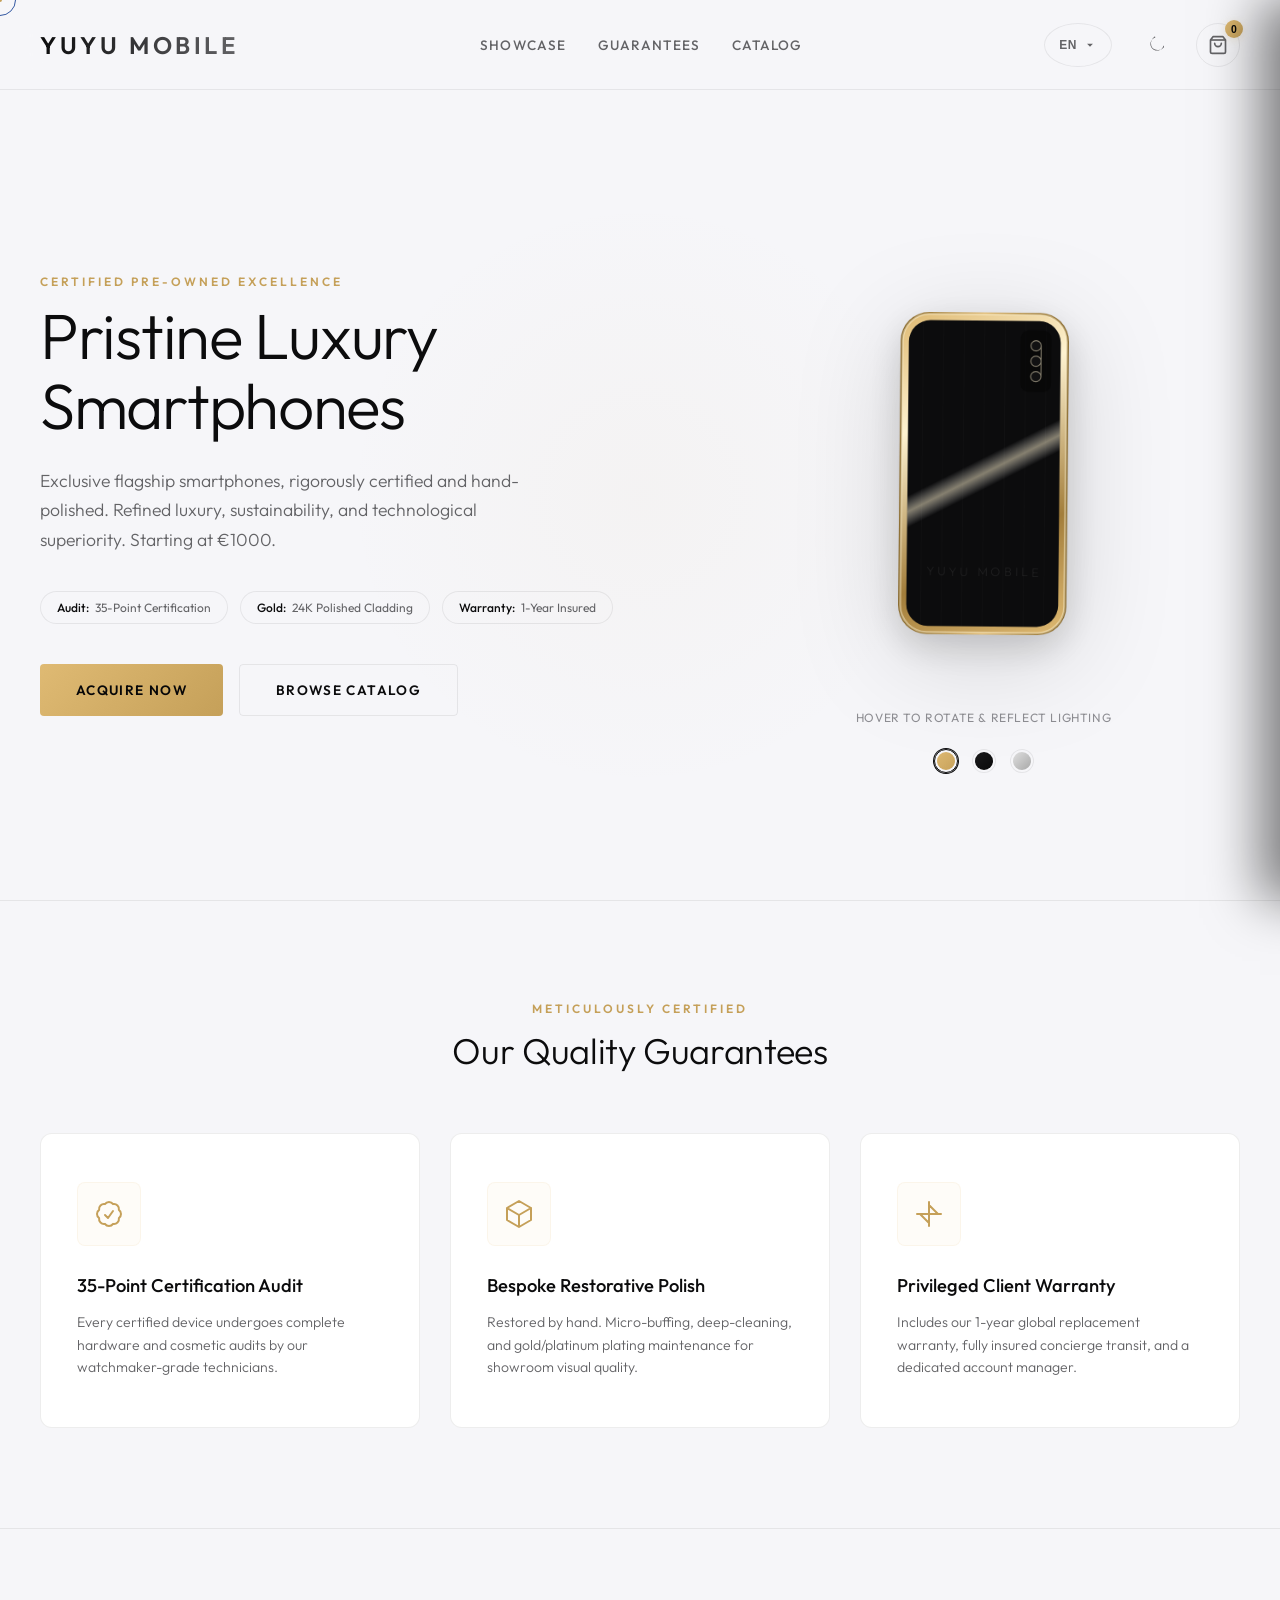
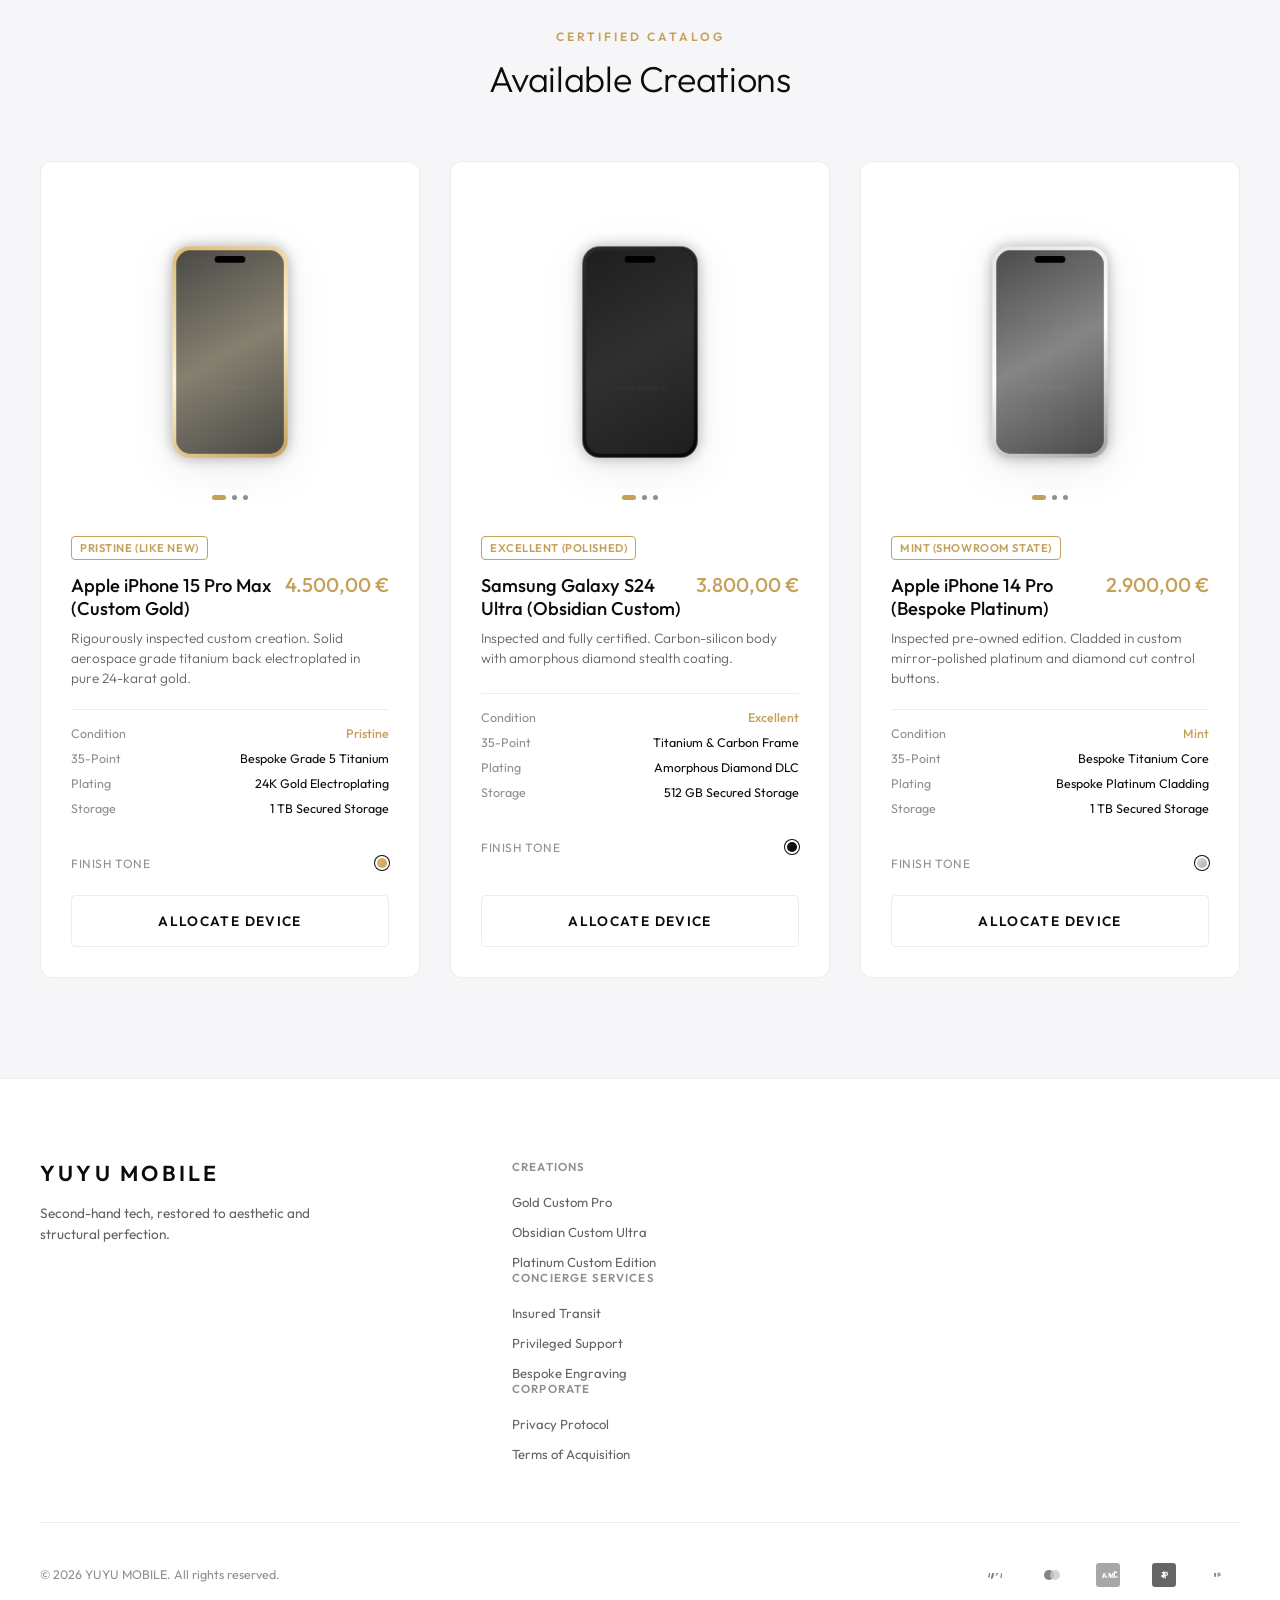
==== src/main/resources/static/index.html @ eb2c72cd "Pivot to full-stack certified pre-owned luxury marketplace with card carousels and specs detail moda" ====
<!DOCTYPE html>
<html lang="en" dir="ltr">
<head>
  <meta charset="UTF-8">
  <meta name="viewport" content="width=device-width, initial-scale=1.0">
  <title>YUYU MOBILE | Certified Pre-Owned Luxury Smartphones & Bespoke Tech</title>
  <meta name="description" content="Discover YUYU MOBILE. Exquisite, certified pre-owned luxury smartphones inspected by Swiss horology experts. Hand-polished gold, titanium, and platinum editions.">
  <meta name="keywords" content="luxury smartphone, certified pre-owned, used luxury phone, gold titanium phone, refurbished luxury mobile, YUYU mobile">
  
  <!-- i18n Alternate Language Links (hreflang) -->
  <link rel="alternate" hreflang="en" href="?lang=en">
  <link rel="alternate" hreflang="es" href="?lang=es">
  <link rel="alternate" hreflang="ar" href="?lang=ar">
  <link rel="alternate" hreflang="ru" href="?lang=ru">
  <link rel="alternate" hreflang="fr" href="?lang=fr">
  <link rel="alternate" hreflang="x-default" href="?lang=en">

  <!-- Google Fonts: Outfit & Inter for elegant geometric typography -->
  <link rel="preconnect" href="https://fonts.googleapis.com">
  <link rel="preconnect" href="https://fonts.gstatic.com" crossorigin>
  <link href="https://fonts.googleapis.com/css2?family=Inter:wght@300;400;500;600&family=Outfit:wght@200;300;400;500;600;700&display=swap" rel="stylesheet">

  <!-- Style Sheets -->
  <link rel="stylesheet" href="styles.css">

  <!-- JSON-LD Structured Data Schemas -->
  <script type="application/ld+json" id="jsonld-organization">
  {
    "@context": "https://schema.org",
    "@type": "Organization",
    "name": "YUYU MOBILE",
    "url": "https://yuyumobile.luxury",
    "logo": "https://yuyumobile.luxury/assets/logo.png",
    "contactPoint": {
      "@type": "ContactPoint",
      "telephone": "+44-20-7946-0192",
      "contactType": "luxury concierge sales",
      "areaServed": "Worldwide",
      "availableLanguage": ["English", "Spanish", "Arabic", "Russian", "French"]
    }
  }
  </script>

  <script type="application/ld+json" id="jsonld-breadcrumbs">
  {
    "@context": "https://schema.org",
    "@type": "BreadcrumbList",
    "itemListElement": [
      {
        "@type": "ListItem",
        "position": 1,
        "name": "Home",
        "item": "https://yuyumobile.luxury"
      },
      {
        "@type": "ListItem",
        "position": 2,
        "name": "Showcase",
        "item": "https://yuyumobile.luxury/#showcase"
      }
    ]
  }
  </script>

  <script type="application/ld+json" id="jsonld-product">
  {
    "@context": "https://schema.org",
    "@type": "Product",
    "name": "Apple iPhone 15 Pro Max (Custom Gold)",
    "image": "https://yuyumobile.luxury/assets/gold-monolith.jpg",
    "description": "Certified pre-owned luxury smartphone crafted with solid titanium body and 24k gold plating.",
    "itemCondition": "https://schema.org/RefurbishedCondition",
    "brand": {
      "@type": "Brand",
      "name": "YUYU MOBILE"
    },
    "offers": {
      "@type": "Offer",
      "url": "https://yuyumobile.luxury/#monolith-gold",
      "priceCurrency": "EUR",
      "price": "4500.00",
      "priceValidUntil": "2027-12-31",
      "availability": "https://schema.org/InStock"
    }
  }
  </script>
</head>
<body class="theme-dark">

  <!-- Premium Cursor (Custom Interaction) -->
  <div class="custom-cursor" id="customCursor"></div>
  <div class="custom-cursor-dot" id="customCursorDot"></div>

  <!-- Header Navigation -->
  <header class="main-header" id="siteHeader">
    <div class="header-container">
      <a href="#" class="brand-logo" id="brandLogo">YUYU MOBILE</a>
      
      <nav class="nav-links" id="mainNav">
        <a href="#showcase" data-t="nav_showcase">Showcase</a>
        <a href="#features" data-t="nav_features">Guarantees</a>
        <a href="#customizer" data-t="nav_customizer">Catalog</a>
      </nav>

      <div class="header-actions">
        <!-- Language Picker -->
        <div class="dropdown-container language-picker">
          <button class="icon-button lang-btn" id="langBtn" aria-label="Change language">
            <span id="activeLangLabel">EN</span>
            <svg class="chevron-icon" viewBox="0 0 24 24" width="14" height="14">
              <path fill="currentColor" d="M7 10l5 5 5-5H7z"/>
            </svg>
          </button>
          <div class="dropdown-menu" id="langMenu">
            <button data-lang="en">English (EN)</button>
            <button data-lang="es">Español (ES)</button>
            <button data-lang="ar" class="font-arabic">العربية (AR)</button>
            <button data-lang="fr">Français (FR)</button>
            <button data-lang="ru">Русский (RU)</button>
          </div>
        </div>

        <!-- Theme Toggle -->
        <button class="icon-button" id="themeToggle" aria-label="Toggle visual theme" title="Toggle theme">
          <svg class="sun-icon" viewBox="0 0 24 24" width="20" height="20">
            <path fill="currentColor" d="M12 7c-2.76 0-5 2.24-5 5s2.24 5 5 5 5-2.24 5-5-2.24-5-5-5zM2 13h2c.55 0 1-.45 1-1s-.45-1-1-1H2c-.55 0-1 .45-1 1s.45 1 1 1zm18 0h2c.55 0 1-.45 1-1s-.45-1-1-1h-2c-.55 0-1 .45-1 1s.45 1 1 1zM11 2v2c0 .55.45 1 1 1s1-.45 1-1V2c0-.55-.45-1-1-1s-1 .45-1 1zm0 18v2c0 .55.45 1 1 1s1-.45 1-1v-2c0-.55-.45-1-1-1s-1 .45-1 1zM5.99 4.58c-.39-.39-1.03-.39-1.41 0s-.39 1.03 0 1.41l1.06 1.06c.39.39 1.03.39 1.41 0s.39-1.03 0-1.41L5.99 4.58zm12.37 12.37c-.39-.39-1.03-.39-1.41 0s-.39 1.03 0 1.41l1.06 1.06c.39.39 1.02.39 1.41 0s.39-1.03 0-1.41l-1.06-1.06zm1.06-12.37c-.39-.39-1.03-.39-1.41 0l-1.06 1.06c-.39.39-.39 1.03 0 1.41s1.03.39 1.41 0l1.06-1.06c.39-.38.39-1.02 0-1.41zm-12.37 12.37c-.39-.39-1.03-.39-1.41 0l-1.06 1.06c-.39.39-.39 1.03 0 1.41s1.03.39 1.41 0l1.06-1.06c.39-.38.39-1.02 0-1.41z"/>
          </svg>
          <svg class="moon-icon" viewBox="0 0 24 24" width="20" height="20">
            <path fill="currentColor" d="M12.3 2a10 10 0 0 0-1.9 14 10 10 0 0 0 14-1.9 1 1 0 0 0-1-1.3 8 8 0 1 1-9.8-9.8 1 1 0 0 0-1.3-1z"/>
          </svg>
        </button>

        <!-- Cart Trigger Button -->
        <button class="icon-button cart-trigger" id="cartTrigger" aria-label="Open cart" title="Shopping Cart">
          <svg viewBox="0 0 24 24" width="20" height="20">
            <path fill="none" stroke="currentColor" stroke-width="2" stroke-linecap="round" stroke-linejoin="round" d="M6 2L3 6v14a2 2 0 0 0 2 2h14a2 2 0 0 0 2-2V6l-3-4H6z"/>
            <line x1="3" y1="6" x2="21" y2="6" stroke="currentColor" stroke-width="2"/>
            <path fill="none" stroke="currentColor" stroke-width="2" stroke-linecap="round" stroke-linejoin="round" d="M16 10a4 4 0 0 1-8 0"/>
          </svg>
          <span class="cart-badge" id="cartBadge">0</span>
        </button>
      </div>
    </div>
  </header>

  <!-- Main View Container -->
  <main id="mainContainer">

    <!-- SHOP VIEW -->
    <div id="shopView" class="view-panel active">
      
      <!-- HERO / INTERACTIVE SHOWCASE SECTION -->
      <section class="hero-section" id="showcase">
        <div class="ambient-glow" id="ambientGlow"></div>
        
        <div class="hero-grid">
          <div class="hero-text-container">
            <span class="eyebrow" data-t="hero_eyebrow">CERTIFIED PRE-OWNED EXCELLENCE</span>
            <h1 class="hero-title" data-t="hero_title">Pristine Luxury<br>Smartphones</h1>
            <p class="hero-subtitle" data-t="hero_subtitle">
              Exclusive flagship smartphones, rigorously certified and hand-polished. Refined luxury, sustainability, and technological superiority. Starting at €1000.
            </p>
            
            <!-- Specs Pill List -->
            <div class="specs-preview-list">
              <span class="spec-pill"><strong data-t="spec_audit_title">Audit:</strong> <span data-t="spec_audit_val">35-Point Certification</span></span>
              <span class="spec-pill"><strong data-t="spec_gold_title">Gold:</strong> <span data-t="spec_gold_val">24K Polished Cladding</span></span>
              <span class="spec-pill"><strong data-t="spec_warranty_title">Warranty:</strong> <span data-t="spec_warranty_val">1-Year Insured</span></span>
            </div>

            <!-- Call to Actions -->
            <div class="hero-actions-container">
              <button class="btn btn-primary btn-gold" id="heroBuyBtn">
                <span class="btn-text" data-t="btn_acquire">Acquire Now</span>
                <span class="btn-shimmer"></span>
              </button>
              <a href="#customizer" class="btn btn-secondary btn-platinum">
                <span class="btn-text" data-t="btn_configure">Browse Catalog</span>
              </a>
            </div>
          </div>

          <!-- 3D Interactive Canvas Showcase -->
          <div class="hero-canvas-container" id="canvasWrapper">
            <canvas id="luxuryCanvas" width="600" height="600" aria-label="3D Interactive Luxury Smartphone Showcase"></canvas>
            <div class="canvas-instruction" data-t="canvas_instruction">Hover to rotate & reflect lighting</div>
            
            <div class="canvas-color-selectors" id="heroColorSelector">
              <button class="color-btn active" data-color="gold" title="Titanium Gold" style="background: linear-gradient(135deg, #DFBA73 0%, #C5A059 100%);"></button>
              <button class="color-btn" data-color="obsidian" title="Obsidian Black" style="background: linear-gradient(135deg, #1C1C1E 0%, #070707 100%);"></button>
              <button class="color-btn" data-color="platinum" title="Platinum Aurora" style="background: linear-gradient(135deg, #E5E5E5 0%, #A2A2A2 100%);"></button>
            </div>
          </div>
        </div>
      </section>

      <!-- ARTISANSHIP / GUARANTEES SECTION -->
      <section class="features-section" id="features">
        <div class="section-header">
          <span class="eyebrow" data-t="features_eyebrow">METICULOUSLY CERTIFIED</span>
          <h2 class="section-title" data-t="features_title">Our Quality Guarantees</h2>
        </div>

        <div class="features-grid">
          <div class="feature-card">
            <div class="feature-icon-container">
              <svg viewBox="0 0 24 24" width="32" height="32" fill="none" stroke="currentColor" stroke-width="1.5">
                <path stroke-linecap="round" stroke-linejoin="round" d="M9 12.75L11.25 15 15 9.75M21 12c0 1.268-.63 2.39-1.593 3.068a3.745 3.745 0 01-1.043 3.296 3.745 3.745 0 01-3.296 1.043A3.745 3.745 0 0112 21c-1.268 0-2.39-.63-3.068-1.593a3.746 3.746 0 01-3.296-1.043 3.745 3.745 0 01-1.043-3.296A3.745 3.745 0 013 12c0-1.268.63-2.39 1.593-3.068a3.745 3.745 0 011.043-3.296 3.746 3.746 0 013.296-1.043A3.746 3.746 0 0112 3c1.268 0 2.39.63 3.068 1.593a3.746 3.746 0 013.296 1.043 3.746 3.746 0 011.043 3.296A3.745 3.745 0 0121 12z" />
              </svg>
            </div>
            <h3 class="feature-card-title" data-t="feat_titanium_title">35-Point Certification Audit</h3>
            <p class="feature-card-desc" data-t="feat_titanium_desc">Every certified device undergoes complete hardware and cosmetic audits by our watchmaker-grade technicians.</p>
          </div>

          <div class="feature-card">
            <div class="feature-icon-container">
              <svg viewBox="0 0 24 24" width="32" height="32" fill="none" stroke="currentColor" stroke-width="1.5">
                <path stroke-linecap="round" stroke-linejoin="round" d="M21 7.5l-9-5.25L3 7.5m18 0l-9 5.25m9-5.25v9l-9 5.25M3 7.5l9 5.25M3 7.5v9l9 5.25m0-9v9" />
              </svg>
            </div>
            <h3 class="feature-card-title" data-t="feat_gold_title">Bespoke Restorative Polish</h3>
            <p class="feature-card-desc" data-t="feat_gold_desc">Restored by hand. Micro-buffing, deep-cleaning, and gold/platinum plating maintenance for showroom visual quality.</p>
          </div>

          <div class="feature-card">
            <div class="feature-icon-container">
              <svg viewBox="0 0 24 24" width="32" height="32" fill="none" stroke="currentColor" stroke-width="1.5">
                <path stroke-linecap="round" stroke-linejoin="round" d="M12 3v18m9-9H3M12 5.25l3.75 3.75M12 18.75l-3.75-3.75M18.75 12l-3.75-3.75M5.25 12l3.75 3.75" />
              </svg>
            </div>
            <h3 class="feature-card-title" data-t="feat_sapphire_title">Privileged Client Warranty</h3>
            <p class="feature-card-desc" data-t="feat_sapphire_desc">Includes our 1-year global replacement warranty, fully insured concierge transit, and a dedicated account manager.</p>
          </div>
        </div>
      </section>

      <!-- EXCLUSIVE PRODUCT GRID SECTION -->
      <section class="products-section" id="customizer">
        <div class="section-header">
          <span class="eyebrow" data-t="products_eyebrow">CERTIFIED CATALOG</span>
          <h2 class="section-title" data-t="products_title">Available Creations</h2>
        </div>

        <div class="products-grid" id="productsGridContainer">
          <!-- Products dynamically loaded by JS -->
        </div>
      </section>
    </div>

    <!-- CHECKOUT VIEW -->
    <div id="checkoutView" class="view-panel">
      <section class="checkout-section">
        <div class="checkout-header-action">
          <button class="back-link-btn" id="backToShopBtn">
            <svg viewBox="0 0 24 24" width="16" height="16" class="back-arrow-icon">
              <path fill="none" stroke="currentColor" stroke-width="2" stroke-linecap="round" stroke-linejoin="round" d="M19 12H5M12 19l-7-7 7-7"/>
            </svg>
            <span data-t="back_to_studio">Back to Catalog</span>
          </button>
        </div>

        <div class="checkout-layout">
          <!-- Checkout Form Column -->
          <div class="checkout-form-container">
            <h2 class="checkout-title" data-t="secure_checkout">Secure Acquisition</h2>
            
            <form id="checkoutForm" novalidate>
              <div class="express-checkout-container">
                <span class="express-title" data-t="express_payment">Express Checkout</span>
                <div class="express-buttons-grid">
                  <button type="button" class="btn-express btn-apple-pay" id="applePayBtn">
                    <span class="brand-text"> Pay</span>
                  </button>
                  <button type="button" class="btn-express btn-google-pay" id="googlePayBtn">
                    <span class="brand-text">Google Pay</span>
                  </button>
                </div>
              </div>

              <div class="checkout-divider">
                <span data-t="or_card_payment">or proceed with secured card payment</span>
              </div>

              <!-- Shipping details -->
              <div class="form-section-title" data-t="shipping_details">Delivery Coordinates</div>
              <div class="form-grid">
                <div class="form-field full-width">
                  <label for="fullName" data-t="label_full_name">Full Name</label>
                  <input type="text" id="fullName" required placeholder="e.g. Sir Julian Sterling">
                  <span class="field-error" data-t="err_field_required">This coordinate is required.</span>
                </div>
                
                <div class="form-field">
                  <label for="shippingEmail" data-t="label_email">Concierge Email</label>
                  <input type="email" id="shippingEmail" required placeholder="name@domain.com">
                  <span class="field-error" data-t="err_invalid_email">Please input a valid email.</span>
                </div>
                <div class="form-field">
                  <label for="shippingPhone" data-t="label_phone">Secure Mobile</label>
                  <input type="tel" id="shippingPhone" required placeholder="+1 (555) 019-2834">
                  <span class="field-error" data-t="err_field_required">This coordinate is required.</span>
                </div>

                <div class="form-field full-width">
                  <label for="addressLine1" data-t="label_address">Address Line 1</label>
                  <input type="text" id="addressLine1" required placeholder="Suite or Estate, Street Details">
                  <span class="field-error" data-t="err_field_required">This coordinate is required.</span>
                </div>

                <div class="form-field">
                  <label for="city" data-t="label_city">City</label>
                  <input type="text" id="city" required placeholder="Geneva">
                  <span class="field-error" data-t="err_field_required">This coordinate is required.</span>
                </div>
                <div class="form-field">
                  <label for="zipCode" data-t="label_zip">Postal Code</label>
                  <input type="text" id="zipCode" required placeholder="1201">
                  <span class="field-error" data-t="err_field_required">This coordinate is required.</span>
                </div>
                
                <div class="form-field full-width">
                  <label for="countrySelect" data-t="label_country">Country/Region</label>
                  <select id="countrySelect" required>
                    <option value="US">United States</option>
                    <option value="CH" selected>Switzerland</option>
                    <option value="AE">United Arab Emirates</option>
                    <option value="ES">Spain</option>
                    <option value="FR">France</option>
                    <option value="RU">Russian Federation</option>
                  </select>
                </div>
              </div>

              <!-- Premium Packaging Selection -->
              <div class="packaging-selector-card">
                <div class="packaging-text">
                  <h4 data-t="pack_premium_title">Bespoke Royal Packaging (+150 €)</h4>
                  <p data-t="pack_premium_desc">Includes hand-polished Solid Oak Chest, embossed gold leaf certification plate, and white glove courier delivery.</p>
                </div>
                <div class="packaging-checkbox-wrapper">
                  <label class="custom-checkbox">
                    <input type="checkbox" id="premiumPackagingToggle">
                    <span class="checkmark"></span>
                  </label>
                </div>
              </div>

              <div class="form-section-title" data-t="payment_method">Payment Information</div>
              <div class="payment-card-input-wrapper">
                <div class="stripe-mock-field">
                  <div class="stripe-card-header">
                    <span data-t="secured_stripe">Secured via Stripe Payment Network</span>
                    <div class="accepted-cards-row">
                      <span class="card-icon visa" title="Visa"></span>
                      <span class="card-icon mastercard" title="Mastercard"></span>
                      <span class="card-icon amex" title="American Express"></span>
                    </div>
                  </div>

                  <div class="stripe-card-body">
                    <div class="stripe-input-row">
                      <div class="stripe-input-field card-number-field">
                        <label for="cardNumber" data-t="card_num">Card Number</label>
                        <input type="text" id="cardNumber" placeholder="4111 2222 3333 4444" maxlength="19" required>
                        <span class="card-brand-indicator" id="cardBrandIndicator"></span>
                      </div>
                    </div>
                    <div class="stripe-input-row half-split">
                      <div class="stripe-input-field">
                        <label for="cardExpiry" data-t="card_exp">Expiry</label>
                        <input type="text" id="cardExpiry" placeholder="MM/YY" maxlength="5" required>
                      </div>
                      <div class="stripe-input-field">
                        <label for="cardCvc" data-t="card_cvc">CVC</label>
                        <input type="text" id="cardCvc" placeholder="123" maxlength="4" required>
                      </div>
                    </div>
                  </div>
                </div>
                <div class="payment-errors" id="paymentErrors"></div>
              </div>

              <button type="submit" class="btn btn-primary btn-gold btn-block" id="paySubmitBtn">
                <span class="btn-text" id="payButtonText" data-t="btn_pay">Authorize Acquisition</span>
                <span class="btn-shimmer"></span>
              </button>
            </form>
          </div>

          <!-- Checkout Order Summary Column -->
          <div class="checkout-summary-container">
            <h3 class="summary-title" data-t="acquisition_summary">Acquisition Summary</h3>
            
            <div class="summary-items-list" id="checkoutItemsList">
              <!-- Dynamic order items -->
            </div>

            <div class="summary-financials">
              <div class="summary-line">
                <span data-t="summary_subtotal">Subtotal</span>
                <span id="summarySubtotal">0,00 €</span>
              </div>
              <div class="summary-line">
                <span data-t="summary_packaging">Royal Packaging</span>
                <span id="summaryPackaging">0,00 €</span>
              </div>
              <div class="summary-line highlight-tax">
                <span data-t="summary_insurance">Premium Transport & Insurance</span>
                <span data-t="free">Complimentary</span>
              </div>
              <div class="summary-divider"></div>
              <div class="summary-line total-price">
                <span data-t="summary_total">Total Value</span>
                <span id="summaryTotal">0,00 €</span>
              </div>
            </div>

            <div class="trust-badge-container">
              <div class="trust-badge">
                <svg viewBox="0 0 24 24" width="20" height="20">
                  <path fill="currentColor" d="M18 8h-1V6c0-2.76-2.24-5-5-5S7 3.24 7 6v2H6c-1.1 0-2 .9-2 2v10c0 1.1.9 2 2 2h12c1.1 0 2-.9 2-2V10c0-1.1-.9-2-2-2zm-6 9c-1.1 0-2-.9-2-2s.9-2 2-2 2 .9 2 2-.9 2-2 2zm3.1-9H8.9V6c0-1.71 1.39-3.1 3.1-3.1 1.71 0 3.1 1.39 3.1 3.1v2z"/>
                </svg>
                <div class="badge-text">
                  <strong data-t="trust_1_title">End-to-End Encryption</strong>
                  <span data-t="trust_1_desc">Every payment transaction is tokenized and cryptographically secured.</span>
                </div>
              </div>
              <div class="trust-badge">
                <svg viewBox="0 0 24 24" width="20" height="20">
                  <path fill="currentColor" d="M12 2C6.48 2 2 6.48 2 12s4.48 10 10 10 10-4.48 10-10S17.52 2 12 2zm1 15h-2v-6h2v6zm0-8h-2V7h2v2z"/>
                </svg>
                <div class="badge-text">
                  <strong data-t="trust_2_title">Concierge Delivery</strong>
                  <span data-t="trust_2_desc">Hand-delivered pre-owned luxury worldwide under thermal and impact insurance.</span>
                </div>
              </div>
            </div>
          </div>
        </div>
      </section>
    </div>

  </main>

  <!-- Slide-out Cart Drawer -->
  <div class="cart-backdrop" id="cartBackdrop" aria-hidden="true"></div>
  <aside class="cart-drawer" id="cartDrawer" role="dialog" aria-modal="true" aria-labelledby="cartDrawerTitle" aria-hidden="true">
    <div class="cart-drawer-container">
      <div class="cart-drawer-header">
        <h2 id="cartDrawerTitle" data-t="cart_title">Your Allocation</h2>
        <button class="close-drawer-btn" id="closeCartBtn" aria-label="Close cart drawer">
          <svg viewBox="0 0 24 24" width="20" height="20">
            <line x1="18" y1="6" x2="6" y2="18" stroke="currentColor" stroke-width="2" stroke-linecap="round"/>
            <line x1="6" y1="6" x2="18" y2="18" stroke="currentColor" stroke-width="2" stroke-linecap="round"/>
          </svg>
        </button>
      </div>

      <div class="cart-drawer-body">
        <div class="cart-empty-message" id="cartEmptyState">
          <p data-t="cart_empty">No creations selected.</p>
          <button class="btn btn-secondary btn-platinum" id="continueShoppingBtn" data-t="btn_return_studio">Return to Catalog</button>
        </div>
        
        <div class="cart-items-wrapper" id="cartItemsList">
          <!-- Dynamically populated -->
        </div>
      </div>

      <div class="cart-drawer-footer" id="cartFooterSection">
        <div class="footer-summary-row">
          <span data-t="cart_subtotal">Estimated Total</span>
          <span class="summary-subtotal-price" id="cartSubtotal">0,00 €</span>
        </div>
        <p class="cart-terms-note" data-t="cart_disclaimer">Complimentary insured delivery is applied to all YUYU MOBILE shipments.</p>
        <button class="btn btn-primary btn-gold btn-block" id="checkoutBtn">
          <span class="btn-text" data-t="btn_checkout">Proceed to Acquisition</span>
          <span class="btn-shimmer"></span>
        </button>
      </div>
    </div>
  </aside>

  <!-- Product Detail Modal Overlay -->
  <div class="modal-backdrop" id="productDetailModalBackdrop" aria-hidden="true">
    <div class="product-detail-modal-card">
      <button class="close-modal-btn" id="closeDetailModalBtn" aria-label="Close details">
        <svg viewBox="0 0 24 24" width="24" height="24">
          <line x1="18" y1="6" x2="6" y2="18" stroke="currentColor" stroke-width="2" stroke-linecap="round"/>
          <line x1="6" y1="6" x2="18" y2="18" stroke="currentColor" stroke-width="2" stroke-linecap="round"/>
        </svg>
      </button>
      
      <div class="detail-modal-grid">
        <!-- Left: Image Showcase Carousel -->
        <div class="detail-modal-images-column">
          <div class="modal-carousel-container">
            <div class="modal-carousel-track" id="modalCarouselTrack">
              <!-- Dynamically populated canvas slides -->
            </div>
            <button class="modal-carousel-btn prev-btn" id="modalCarouselPrev" aria-label="Previous image">‹</button>
            <button class="modal-carousel-btn next-btn" id="modalCarouselNext" aria-label="Next image">›</button>
            <div class="modal-carousel-dots" id="modalCarouselDots"></div>
          </div>
        </div>
        
        <!-- Right: Specs Details Information -->
        <div class="detail-modal-info-column">
          <span class="detail-condition-badge" id="detailConditionBadge">PRISTINE</span>
          <h2 class="detail-device-title" id="detailDeviceTitle">Apple iPhone 15 Pro Max</h2>
          <span class="detail-device-price" id="detailDevicePrice">4.500,00 €</span>
          <p class="detail-device-desc" id="detailDeviceDesc">Description goes here.</p>
          
          <div class="detail-specs-table">
            <h4 data-t="specs_sheet_title">Technical Verification Specifications</h4>
            <div class="detail-spec-row">
              <span class="label" data-t="spec_row_chassis">Chassis Frame</span>
              <strong id="detailSpecChassis">Grade 5 Titanium</strong>
            </div>
            <div class="detail-spec-row">
              <span class="label" data-t="spec_row_plating">Finishing / Plating</span>
              <strong id="detailSpecPlating">24K Gold Electroplating</strong>
            </div>
            <div class="detail-spec-row">
              <span class="label" data-t="spec_row_glass">Glass Layer</span>
              <strong id="detailSpecGlass">Sapphire Crystal Screen</strong>
            </div>
            <div class="detail-spec-row">
              <span class="label" data-t="spec_row_storage">Storage Space</span>
              <strong id="detailSpecStorage">1 TB Secured Storage</strong>
            </div>
          </div>
          
          <div class="detail-modal-actions">
            <button class="btn btn-primary btn-gold btn-block" id="detailAllocateBtn">
              <span class="btn-text" data-t="btn_add_to_cart">Allocate Device</span>
              <span class="btn-shimmer"></span>
            </button>
          </div>
        </div>
      </div>
    </div>
  </div>

  <!-- Checkout Success Modal Overlay -->
  <div class="modal-backdrop" id="successModalBackdrop">
    <div class="success-modal-card">
      <div class="success-icon-badge">
        <svg viewBox="0 0 24 24" width="48" height="48" fill="none" stroke="currentColor" stroke-width="2">
          <path stroke-linecap="round" stroke-linejoin="round" d="M9 12.75L11.25 15 15 9.75M21 12c0 1.268-.63 2.39-1.593 3.068a3.745 3.745 0 01-1.043 3.296 3.745 3.745 0 01-3.296 1.043A3.745 3.745 0 0112 21c-1.268 0-2.39-.63-3.068-1.593a3.746 3.746 0 01-3.296-1.043 3.745 3.745 0 01-1.043-3.296A3.745 3.745 0 013 12c0-1.268.63-2.39 1.593-3.068a3.745 3.745 0 011.043-3.296 3.746 3.746 0 013.296-1.043A3.746 3.746 0 0112 3c1.268 0 2.39.63 3.068 1.593a3.746 3.746 0 013.296 1.043 3.746 3.746 0 011.043 3.296A3.745 3.745 0 0121 12z" />
        </svg>
      </div>
      <h3 class="success-title" data-t="order_success_title">Acquisition Authorized</h3>
      <p class="success-message" data-t="order_success_desc">Your request has been routed to our global logistics team. A luxury concierge will contact you within 15 minutes to confirm your coordinate delivery.</p>
      
      <div class="order-receipt-card">
        <div class="receipt-row">
          <span data-t="receipt_id">Order Reference</span>
          <strong id="receiptId">#MN-88402</strong>
        </div>
        <div class="receipt-row">
          <span data-t="receipt_amount">Amount Settled</span>
          <strong id="receiptAmount">0,00 €</strong>
        </div>
      </div>
      
      <button class="btn btn-primary btn-gold btn-block" id="successCloseBtn" data-t="btn_done">Close Showcase</button>
    </div>
  </div>

  <!-- Premium Footer -->
  <footer class="site-footer">
    <div class="footer-container">
      <div class="footer-brand-section">
        <span class="footer-logo">YUYU MOBILE</span>
        <p class="footer-brand-tagline" data-t="footer_tagline">Second-hand tech, restored to aesthetic and structural perfection.</p>
      </div>

      <div class="footer-links-grid">
        <div class="footer-links-col">
          <h4 class="footer-col-title" data-t="foot_col_creations">Creations</h4>
          <a href="#" data-t="foot_gold">Gold Custom Pro</a>
          <a href="#" data-t="foot_obsidian">Obsidian Custom Ultra</a>
          <a href="#" data-t="foot_platinum">Platinum Custom Edition</a>
        </div>
        <div class="footer-links-col">
          <h4 class="footer-col-title" data-t="foot_col_services">Concierge Services</h4>
          <a href="#" data-t="foot_delivery">Insured Transit</a>
          <a href="#" data-t="foot_support">Privileged Support</a>
          <a href="#" data-t="foot_bespoke">Bespoke Engraving</a>
        </div>
        <div class="footer-links-col">
          <h4 class="footer-col-title" data-t="foot_col_legal">Corporate</h4>
          <a href="#" data-t="foot_privacy">Privacy Protocol</a>
          <a href="#" data-t="foot_terms">Terms of Acquisition</a>
        </div>
      </div>
    </div>
    
    <div class="footer-bottom-container">
      <div class="footer-bottom">
        <p class="copyright-text">&copy; 2026 YUYU MOBILE. <span data-t="all_rights_reserved">All rights reserved.</span></p>
        <div class="payment-credentials-row">
          <span class="pay-logo-badge visa" title="Visa Checkout"></span>
          <span class="pay-logo-badge mastercard" title="Mastercard Identity Check"></span>
          <span class="pay-logo-badge amex" title="American Express SafeKey"></span>
          <span class="pay-logo-badge applepay" title="Apple Pay Integration ready"></span>
          <span class="pay-logo-badge googlepay" title="Google Pay Verified"></span>
        </div>
      </div>
    </div>
  </footer>

  <!-- Application Modules -->
  <script src="seo.js"></script>
  <script src="app.js"></script>
</body>
</html>
---- src/main/resources/static/styles.css ----
/* ==========================================================================
   MONOLITH DESIGN SYSTEM - LUXURY CORE & COMPONENT STYLES
   ========================================================================== */

/* --- Fonts & Base Variables --- */
:root {
  --font-sans: 'Outfit', 'Inter', -apple-system, BlinkMacSystemFont, "Segoe UI", Roboto, sans-serif;
  --transition-smooth: all 0.6s cubic-bezier(0.16, 1, 0.3, 1);
  --transition-fast: all 0.3s cubic-bezier(0.16, 1, 0.3, 1);
  --transition-bounce: all 0.7s cubic-bezier(0.34, 1.56, 0.64, 1);
  
  --max-width: 1440px;
  --header-height: 90px;
  
  /* Theme tokens - Default Obsidian (Dark) */
  --bg-primary: #070708;
  --bg-secondary: #0d0d0f;
  --bg-card: #121215;
  --bg-card-hover: #19191d;
  --border-color: rgba(255, 255, 255, 0.08);
  --border-color-hover: rgba(255, 255, 255, 0.15);
  --text-primary: #FFFFFF;
  --text-secondary: #8E8E93;
  --text-muted: #48484A;
  
  /* Metallic Accents */
  --gold-start: #DFBA73;
  --gold-end: #C5A059;
  --gold-glow: rgba(223, 186, 115, 0.3);
  
  --platinum-start: #E5E5E5;
  --platinum-end: #A2A2A2;
  --platinum-glow: rgba(229, 229, 229, 0.2);

  --obsidian-gradient: linear-gradient(135deg, #1C1C1E 0%, #070707 100%);
  --gold-gradient: linear-gradient(135deg, var(--gold-start) 0%, var(--gold-end) 100%);
  --platinum-gradient: linear-gradient(135deg, var(--platinum-start) 0%, var(--platinum-end) 100%);
  
  --input-bg: #16161a;
  --scrollbar-bg: #121215;
  --scrollbar-thumb: #2c2c2e;
}

/* --- Pearl (Light) Theme Overrides --- */
body.theme-light {
  --bg-primary: #F6F6F9;
  --bg-secondary: #FFFFFF;
  --bg-card: #FFFFFF;
  --bg-card-hover: #F9F9FB;
  --border-color: rgba(0, 0, 0, 0.07);
  --border-color-hover: rgba(0, 0, 0, 0.14);
  --text-primary: #0C0C0D;
  --text-secondary: #636366;
  --text-muted: #8E8E93;
  
  /* Light theme metallic adjustments for readability */
  --gold-start: #C5A059;
  --gold-end: #9E7C38;
  --gold-glow: rgba(197, 160, 89, 0.2);
  
  --platinum-start: #7A7A7F;
  --platinum-end: #4C4C50;
  --platinum-glow: rgba(122, 122, 127, 0.15);

  --input-bg: #F0F0F3;
  --scrollbar-bg: #F6F6F9;
  --scrollbar-thumb: #D1D1D6;
}

/* --- Base Layout --- */
* {
  box-sizing: border-box;
  margin: 0;
  padding: 0;
}

html {
  scroll-behavior: smooth;
  font-size: 16px;
  background-color: var(--bg-primary);
  color: var(--text-primary);
  font-family: var(--font-sans);
  -webkit-font-smoothing: antialiased;
  -moz-osx-font-smoothing: grayscale;
}

body {
  min-height: 100vh;
  display: flex;
  flex-direction: column;
  overflow-x: hidden;
  background-color: var(--bg-primary);
  color: var(--text-primary);
  transition: background-color 0.8s cubic-bezier(0.16, 1, 0.3, 1), color 0.8s cubic-bezier(0.16, 1, 0.3, 1);
}

/* Hide default cursor on desktop with fine pointers */
@media (pointer: fine) {
  body {
    cursor: none;
  }
  a, button, select, input, label, [role="button"], .product-card {
    cursor: none !important;
  }
}

/* --- Custom Cursor --- */
.custom-cursor {
  width: 32px;
  height: 32px;
  border: 1px solid var(--gold-start);
  border-radius: 50%;
  position: fixed;
  transform: translate(-50%, -50%);
  pointer-events: none;
  z-index: 9999;
  transition: width 0.3s ease, height 0.3s ease, background-color 0.3s ease, border-color 0.3s ease;
  mix-blend-mode: difference;
}

.custom-cursor-dot {
  width: 4px;
  height: 4px;
  background-color: var(--gold-start);
  border-radius: 50%;
  position: fixed;
  transform: translate(-50%, -50%);
  pointer-events: none;
  z-index: 10000;
}

/* Cursor states on hover */
.custom-cursor.hovering {
  width: 50px;
  height: 50px;
  background-color: rgba(223, 186, 115, 0.1);
  border-color: var(--gold-start);
}

/* --- Utilities --- */
.eyebrow {
  display: block;
  font-size: 0.75rem;
  font-weight: 600;
  letter-spacing: 0.25em;
  text-transform: uppercase;
  color: var(--gold-start);
  margin-bottom: 12px;
}

/* Scrollbar Customization */
::-webkit-scrollbar {
  width: 8px;
  height: 8px;
}
::-webkit-scrollbar-track {
  background: var(--scrollbar-bg);
}
::-webkit-scrollbar-thumb {
  background: var(--scrollbar-thumb);
  border-radius: 4px;
}
::-webkit-scrollbar-thumb:hover {
  background: var(--gold-start);
}

/* --- Header Section --- */
.main-header {
  position: fixed;
  top: 0;
  left: 0;
  right: 0;
  height: var(--header-height);
  z-index: 100;
  border-bottom: 1px solid var(--border-color);
  background-color: rgba(7, 7, 8, 0.65);
  backdrop-filter: blur(20px);
  -webkit-backdrop-filter: blur(20px);
  transition: var(--transition-smooth);
}

body.theme-light .main-header {
  background-color: rgba(246, 246, 249, 0.65);
}

.header-container {
  max-width: var(--max-width);
  height: 100%;
  margin: 0 auto;
  padding: 0 40px;
  display: flex;
  align-items: center;
  justify-content: space-between;
}

.brand-logo {
  font-family: 'Outfit', sans-serif;
  font-size: 1.5rem;
  font-weight: 600;
  letter-spacing: 0.15em;
  color: var(--text-primary);
  text-decoration: none;
  background: linear-gradient(90deg, var(--text-primary) 0%, var(--text-secondary) 100%);
  -webkit-background-clip: text;
  -webkit-text-fill-color: transparent;
  transition: var(--transition-smooth);
}

.nav-links {
  display: flex;
  gap: 32px;
}

.nav-links a {
  font-size: 0.85rem;
  font-weight: 500;
  letter-spacing: 0.08em;
  text-transform: uppercase;
  color: var(--text-secondary);
  text-decoration: none;
  position: relative;
  padding: 8px 0;
  transition: var(--transition-fast);
}

.nav-links a::after {
  content: '';
  position: absolute;
  bottom: 0;
  left: 0;
  width: 0;
  height: 1px;
  background: var(--gold-gradient);
  transition: var(--transition-fast);
}

.nav-links a:hover {
  color: var(--text-primary);
}

.nav-links a:hover::after {
  width: 100%;
}

.header-actions {
  display: flex;
  align-items: center;
  gap: 20px;
}

/* Icon buttons (Cart, theme, picker) */
.icon-button {
  background: none;
  border: none;
  color: var(--text-secondary);
  width: 44px;
  height: 44px;
  border-radius: 50%;
  display: flex;
  align-items: center;
  justify-content: center;
  position: relative;
  transition: var(--transition-fast);
  border: 1px solid transparent;
}

.icon-button:hover {
  color: var(--text-primary);
  border-color: var(--border-color);
  background-color: rgba(255, 255, 255, 0.02);
}

body.theme-light .icon-button:hover {
  background-color: rgba(0, 0, 0, 0.02);
}

/* Theme Icons Toggle */
.sun-icon { display: block; }
.moon-icon { display: none; }

body.theme-light .sun-icon { display: none; }
body.theme-light .moon-icon { display: block; }

/* Language Dropdown */
.dropdown-container {
  position: relative;
}

.lang-btn {
  gap: 6px;
  width: auto;
  padding: 0 14px;
  font-size: 0.75rem;
  font-weight: 600;
  letter-spacing: 0.05em;
  border: 1px solid var(--border-color);
}

.chevron-icon {
  transition: transform 0.3s ease;
}

.dropdown-container:hover .chevron-icon {
  transform: rotate(180deg);
}

.dropdown-menu {
  position: absolute;
  top: 105%;
  inset-inline-end: 0; /* Logical property replacing right: 0 */
  background-color: var(--bg-card);
  border: 1px solid var(--border-color);
  border-radius: 12px;
  padding: 8px;
  display: flex;
  flex-direction: column;
  gap: 4px;
  min-width: 150px;
  box-shadow: 0 10px 30px rgba(0, 0, 0, 0.3);
  opacity: 0;
  visibility: hidden;
  transform: translateY(10px);
  transition: var(--transition-fast);
  z-index: 110;
}

.dropdown-container:hover .dropdown-menu {
  opacity: 1;
  visibility: visible;
  transform: translateY(0);
}

.dropdown-menu button {
  background: none;
  border: none;
  color: var(--text-secondary);
  text-align: start; /* Logical property replacing left */
  padding: 10px 16px;
  font-size: 0.8rem;
  font-weight: 500;
  border-radius: 6px;
  transition: var(--transition-fast);
}

.dropdown-menu button:hover {
  color: var(--text-primary);
  background-color: rgba(255, 255, 255, 0.04);
}

body.theme-light .dropdown-menu button:hover {
  background-color: rgba(0, 0, 0, 0.03);
}

/* Cart Badge */
.cart-trigger {
  border: 1px solid var(--border-color);
}

.cart-badge {
  position: absolute;
  top: -4px;
  inset-inline-end: -4px; /* Logical property replacing right: -4px */
  background: var(--gold-gradient);
  color: #070708;
  font-size: 0.65rem;
  font-weight: 700;
  width: 18px;
  height: 18px;
  border-radius: 50%;
  display: flex;
  align-items: center;
  justify-content: center;
  box-shadow: 0 2px 8px var(--gold-glow);
  transform: scale(0);
  animation: popBadge 0.5s cubic-bezier(0.175, 0.885, 0.32, 1.275) forwards;
}

@keyframes popBadge {
  to { transform: scale(1); }
}

/* Arabic Specific Font override class */
.font-arabic {
  font-family: 'Outfit', sans-serif;
  direction: rtl;
}

/* --- Views and Layout Panels --- */
.view-panel {
  display: none;
  opacity: 0;
  transform: translateY(15px);
  transition: opacity 0.8s cubic-bezier(0.16, 1, 0.3, 1), transform 0.8s cubic-bezier(0.16, 1, 0.3, 1);
  padding-top: var(--header-height);
  flex-grow: 1;
}

.view-panel.active {
  display: block;
  opacity: 1;
  transform: translateY(0);
}

/* --- Hero Showcase Section --- */
.hero-section {
  position: relative;
  min-height: calc(100vh - var(--header-height));
  display: flex;
  align-items: center;
  justify-content: center;
  padding: 40px;
  overflow: hidden;
}

.ambient-glow {
  position: absolute;
  width: 600px;
  height: 600px;
  border-radius: 50%;
  background: radial-gradient(circle, rgba(223, 186, 115, 0.05) 0%, rgba(223, 186, 115, 0) 70%);
  top: 50%;
  left: 50%;
  transform: translate(-50%, -50%);
  pointer-events: none;
  z-index: 1;
  transition: background 1s ease;
}

body.theme-light .ambient-glow {
  background: radial-gradient(circle, rgba(197, 160, 89, 0.04) 0%, rgba(197, 160, 89, 0) 70%);
}

.hero-grid {
  max-width: var(--max-width);
  width: 100%;
  margin: 0 auto;
  display: grid;
  grid-template-columns: 1.1fr 0.9fr;
  gap: 60px;
  align-items: center;
  position: relative;
  z-index: 2;
}

.hero-text-container {
  display: flex;
  flex-direction: column;
}

.hero-title {
  font-family: 'Outfit', sans-serif;
  font-size: 4rem;
  font-weight: 300;
  line-height: 1.1;
  letter-spacing: -0.02em;
  margin-bottom: 24px;
  color: var(--text-primary);
}

.hero-subtitle {
  font-size: 1.1rem;
  font-weight: 300;
  line-height: 1.7;
  color: var(--text-secondary);
  max-width: 520px;
  margin-bottom: 36px;
}

/* Specs pills */
.specs-preview-list {
  display: flex;
  flex-wrap: wrap;
  gap: 12px;
  margin-bottom: 40px;
}

.spec-pill {
  font-size: 0.75rem;
  padding: 8px 16px;
  border-radius: 20px;
  border: 1px solid var(--border-color);
  background-color: rgba(255, 255, 255, 0.01);
  display: flex;
  gap: 6px;
}

.spec-pill strong {
  font-weight: 500;
  color: var(--text-primary);
}

.spec-pill span {
  color: var(--text-secondary);
}

/* Buttons */
.btn {
  display: inline-flex;
  align-items: center;
  justify-content: center;
  padding: 16px 36px;
  font-family: var(--font-sans);
  font-size: 0.85rem;
  font-weight: 600;
  letter-spacing: 0.1em;
  text-transform: uppercase;
  border-radius: 4px;
  border: none;
  cursor: pointer;
  position: relative;
  overflow: hidden;
  transition: var(--transition-smooth);
  text-decoration: none;
}

.btn-block {
  display: flex;
  width: 100%;
}

.btn-primary {
  color: #070708;
  box-shadow: 0 4px 20px var(--btn-shadow);
}

.btn-gold {
  background: var(--gold-gradient);
}

.btn-gold:hover {
  box-shadow: 0 10px 30px var(--gold-glow);
  transform: translateY(-2px);
}

.btn-secondary {
  background: transparent;
  color: var(--text-primary);
  border: 1px solid var(--border-color);
}

.btn-secondary:hover {
  border-color: var(--text-primary);
  background-color: rgba(255, 255, 255, 0.02);
  transform: translateY(-2px);
}

body.theme-light .btn-secondary:hover {
  background-color: rgba(0, 0, 0, 0.02);
}

.btn-platinum {
  border-color: var(--border-color);
}

.btn-platinum:hover {
  border-color: var(--text-primary);
}

.hero-actions-container {
  display: flex;
  gap: 16px;
}

/* Button Metallic Shimmer effect */
.btn-shimmer {
  position: absolute;
  top: 0;
  left: -100%;
  width: 50%;
  height: 100%;
  background: linear-gradient(
    90deg,
    rgba(255, 255, 255, 0) 0%,
    rgba(255, 255, 255, 0.3) 50%,
    rgba(255, 255, 255, 0) 100%
  );
  transform: skewX(-20deg);
  pointer-events: none;
  transition: none;
}

.btn:hover .btn-shimmer {
  animation: shimmer 1.5s ease-out infinite;
}

@keyframes shimmer {
  100% {
    left: 200%;
  }
}

/* Showcase Canvas Column */
.hero-canvas-container {
  position: relative;
  display: flex;
  flex-direction: column;
  align-items: center;
  justify-content: center;
}

#luxuryCanvas {
  max-width: 100%;
  height: auto;
  filter: drop-shadow(0 20px 50px rgba(0, 0, 0, 0.5));
  transition: transform 0.1s ease-out;
}

body.theme-light #luxuryCanvas {
  filter: drop-shadow(0 20px 50px rgba(0, 0, 0, 0.15));
}

.canvas-instruction {
  font-size: 0.75rem;
  letter-spacing: 0.05em;
  color: var(--text-muted);
  text-transform: uppercase;
  margin-top: -20px;
  margin-bottom: 24px;
}

.canvas-color-selectors {
  display: flex;
  gap: 14px;
  z-index: 5;
}

.color-btn {
  width: 24px;
  height: 24px;
  border-radius: 50%;
  border: 1px solid var(--border-color);
  padding: 2px;
  background-clip: content-box !important;
  cursor: pointer;
  transition: var(--transition-fast);
  outline: none;
}

.color-btn:hover {
  transform: scale(1.15);
}

.color-btn.active {
  border-color: var(--text-primary);
  box-shadow: 0 0 0 1px var(--text-primary);
}

/* --- Features Section --- */
.features-section {
  padding: 100px 40px;
  max-width: var(--max-width);
  margin: 0 auto;
  border-top: 1px solid var(--border-color);
}

.section-header {
  text-align: center;
  margin-bottom: 60px;
}

.section-title {
  font-family: 'Outfit', sans-serif;
  font-size: 2.25rem;
  font-weight: 300;
  letter-spacing: -0.01em;
  color: var(--text-primary);
}

.features-grid {
  display: grid;
  grid-template-columns: repeat(3, 1fr);
  gap: 30px;
}

.feature-card {
  background-color: var(--bg-secondary);
  border: 1px solid var(--border-color);
  border-radius: 12px;
  padding: 48px 36px;
  transition: var(--transition-smooth);
  display: flex;
  flex-direction: column;
  align-items: flex-start;
}

.feature-card:hover {
  transform: translateY(-8px);
  border-color: var(--border-color-hover);
  box-shadow: 0 20px 40px rgba(0, 0, 0, 0.2);
}

body.theme-light .feature-card:hover {
  box-shadow: 0 20px 40px rgba(0, 0, 0, 0.03);
}

.feature-icon-container {
  color: var(--gold-start);
  margin-bottom: 28px;
  background-color: rgba(223, 186, 115, 0.05);
  width: 64px;
  height: 64px;
  border-radius: 8px;
  display: flex;
  align-items: center;
  justify-content: center;
  border: 1px solid rgba(223, 186, 115, 0.1);
}

.feature-card-title {
  font-size: 1.15rem;
  font-weight: 500;
  margin-bottom: 14px;
  color: var(--text-primary);
}

.feature-card-desc {
  font-size: 0.88rem;
  font-weight: 300;
  line-height: 1.6;
  color: var(--text-secondary);
}

/* --- Products Showcase Grid --- */
.products-section {
  padding: 100px 40px;
  max-width: var(--max-width);
  margin: 0 auto;
  border-top: 1px solid var(--border-color);
}

.products-grid {
  display: grid;
  grid-template-columns: repeat(3, 1fr);
  gap: 30px;
}

.product-card {
  background-color: var(--bg-secondary);
  border: 1px solid var(--border-color);
  border-radius: 12px;
  padding: 30px;
  display: flex;
  flex-direction: column;
  transition: var(--transition-smooth);
  position: relative;
}

.product-card:hover {
  border-color: var(--border-color-hover);
  transform: translateY(-5px);
  box-shadow: 0 20px 40px rgba(0, 0, 0, 0.3);
}

body.theme-light .product-card:hover {
  box-shadow: 0 20px 40px rgba(0, 0, 0, 0.04);
}

.product-image-wrap {
  height: 320px;
  display: flex;
  align-items: center;
  justify-content: center;
  margin-bottom: 24px;
  position: relative;
  background-color: rgba(255, 255, 255, 0.01);
  border-radius: 8px;
  overflow: hidden;
}

.product-card-img {
  max-height: 80%;
  max-width: 80%;
  object-fit: contain;
  transition: var(--transition-bounce);
  filter: drop-shadow(0 10px 20px rgba(0,0,0,0.3));
}

body.theme-light .product-card-img {
  filter: drop-shadow(0 10px 20px rgba(0,0,0,0.1));
}

.product-card:hover .product-card-img {
  transform: scale(1.08) rotate(2deg);
}

.product-meta-header {
  display: flex;
  justify-content: space-between;
  align-items: baseline;
  margin-bottom: 8px;
}

.product-title {
  font-family: 'Outfit', sans-serif;
  font-size: 1.35rem;
  font-weight: 400;
  color: var(--text-primary);
}

.product-price {
  font-family: 'Outfit', sans-serif;
  font-size: 1.25rem;
  font-weight: 500;
  color: var(--gold-start);
}

.product-desc {
  font-size: 0.85rem;
  font-weight: 300;
  line-height: 1.5;
  color: var(--text-secondary);
  margin-bottom: 20px;
  min-height: 45px;
}

.product-specs-list {
  border-top: 1px solid var(--border-color);
  padding: 16px 0;
  display: flex;
  flex-direction: column;
  gap: 10px;
  margin-bottom: 24px;
}

.product-spec-line {
  display: flex;
  justify-content: space-between;
  font-size: 0.78rem;
}

.product-spec-line .label {
  color: var(--text-muted);
}

.product-spec-line .val {
  color: var(--text-primary);
  font-weight: 400;
}

.product-variants-row {
  display: flex;
  justify-content: space-between;
  align-items: center;
  margin-bottom: 24px;
}

.variant-label {
  font-size: 0.75rem;
  text-transform: uppercase;
  letter-spacing: 0.05em;
  color: var(--text-muted);
}

.product-card-cta {
  margin-top: auto;
  z-index: 5;
}

/* ==========================================================================
   CAROUSEL LAYOUT STYLES (PRODUCT CARDS)
   ========================================================================== */

.card-carousel-container {
  position: relative;
  width: 100%;
  height: 100%;
  overflow: hidden;
}

.card-carousel-track {
  display: flex;
  width: 100%;
  height: 100%;
  transition: transform 0.6s cubic-bezier(0.16, 1, 0.3, 1);
}

.card-carousel-slide {
  width: 100%;
  height: 100%;
  flex-shrink: 0;
  display: flex;
  align-items: center;
  justify-content: center;
  position: relative;
}

.card-carousel-slide canvas {
  max-width: 90%;
  max-height: 90%;
  filter: drop-shadow(0 10px 20px rgba(0, 0, 0, 0.35));
  transition: var(--transition-fast);
}

body.theme-light .card-carousel-slide canvas {
  filter: drop-shadow(0 10px 20px rgba(0, 0, 0, 0.08));
}

.card-carousel-btn {
  position: absolute;
  top: 50%;
  transform: translateY(-50%);
  background-color: rgba(7, 7, 8, 0.6);
  border: 1px solid var(--border-color);
  color: var(--text-primary);
  width: 32px;
  height: 32px;
  border-radius: 50%;
  display: flex;
  align-items: center;
  justify-content: center;
  font-size: 1.1rem;
  cursor: pointer;
  opacity: 0;
  visibility: hidden;
  transition: var(--transition-fast);
  z-index: 4;
}

.product-card:hover .card-carousel-btn {
  opacity: 1;
  visibility: visible;
}

.card-carousel-btn:hover {
  background-color: var(--gold-start);
  color: #070708;
  border-color: var(--gold-start);
}

.card-carousel-btn.prev {
  left: 10px;
}
[dir="rtl"] .card-carousel-btn.prev {
  left: auto;
  right: 10px;
}

.card-carousel-btn.next {
  right: 10px;
}
[dir="rtl"] .card-carousel-btn.next {
  right: auto;
  left: 10px;
}

.card-carousel-dots {
  position: absolute;
  bottom: 12px;
  left: 50%;
  transform: translateX(-50%);
  display: flex;
  gap: 6px;
  z-index: 4;
}

.card-carousel-dot {
  width: 5px;
  height: 5px;
  border-radius: 50%;
  background-color: var(--text-muted);
  transition: var(--transition-fast);
}

.card-carousel-dot.active {
  width: 14px;
  border-radius: 3px;
  background-color: var(--gold-start);
}

/* ==========================================================================
   PRODUCT DETAIL MODAL OVERLAY STYLES
   ========================================================================== */

#productDetailModalBackdrop {
  display: flex;
  align-items: center;
  justify-content: center;
  z-index: 1050; /* Above regular headers and cart backdrop */
}

.product-detail-modal-card {
  background-color: var(--bg-secondary);
  border: 1px solid var(--border-color);
  border-radius: 16px;
  width: 95%;
  max-width: 960px;
  max-height: 90vh;
  overflow-y: auto;
  padding: 48px;
  position: relative;
  box-shadow: 0 30px 60px rgba(0, 0, 0, 0.7);
  transform: scale(0.9) translateY(20px);
  transition: var(--transition-bounce);
}

#productDetailModalBackdrop.active .product-detail-modal-card {
  transform: scale(1) translateY(0);
}

.close-modal-btn {
  position: absolute;
  top: 24px;
  inset-inline-end: 24px; /* Logical property replacing right */
  background: none;
  border: none;
  color: var(--text-secondary);
  width: 44px;
  height: 44px;
  border-radius: 50%;
  display: flex;
  align-items: center;
  justify-content: center;
  border: 1px solid transparent;
  cursor: pointer;
  transition: var(--transition-fast);
  z-index: 10;
}

.close-modal-btn:hover {
  color: var(--text-primary);
  border-color: var(--border-color);
  background-color: rgba(255, 255, 255, 0.02);
}

.detail-modal-grid {
  display: grid;
  grid-template-columns: 1.1fr 0.9fr;
  gap: 50px;
  align-items: center;
}

/* High-res modal carousel showcase */
.detail-modal-images-column {
  display: flex;
  justify-content: center;
  align-items: center;
}

.modal-carousel-container {
  position: relative;
  width: 100%;
  height: 380px;
  background-color: rgba(255,255,255,0.01);
  border: 1px solid var(--border-color);
  border-radius: 8px;
  overflow: hidden;
}

.modal-carousel-track {
  display: flex;
  width: 100%;
  height: 100%;
  transition: transform 0.6s cubic-bezier(0.16, 1, 0.3, 1);
}

.modal-carousel-slide {
  width: 100%;
  height: 100%;
  flex-shrink: 0;
  display: flex;
  align-items: center;
  justify-content: center;
}

.modal-carousel-slide canvas {
  max-height: 80%;
  max-width: 80%;
  filter: drop-shadow(0 15px 30px rgba(0,0,0,0.4));
}

body.theme-light .modal-carousel-slide canvas {
  filter: drop-shadow(0 15px 30px rgba(0,0,0,0.1));
}

.modal-carousel-btn {
  position: absolute;
  top: 50%;
  transform: translateY(-50%);
  background-color: rgba(7, 7, 8, 0.6);
  border: 1px solid var(--border-color);
  color: var(--text-primary);
  width: 40px;
  height: 40px;
  border-radius: 50%;
  display: flex;
  align-items: center;
  justify-content: center;
  font-size: 1.5rem;
  cursor: pointer;
  transition: var(--transition-fast);
  z-index: 5;
}

.modal-carousel-btn:hover {
  background-color: var(--gold-start);
  color: #070708;
  border-color: var(--gold-start);
}

.modal-carousel-btn.prev-btn { left: 16px; }
.modal-carousel-btn.next-btn { right: 16px; }

.modal-carousel-dots {
  position: absolute;
  bottom: 16px;
  left: 50%;
  transform: translateX(-50%);
  display: flex;
  gap: 8px;
}

.modal-carousel-dot {
  width: 6px;
  height: 6px;
  border-radius: 50%;
  background-color: var(--text-muted);
  transition: var(--transition-fast);
  cursor: pointer;
}

.modal-carousel-dot.active {
  width: 16px;
  border-radius: 3px;
  background-color: var(--gold-start);
}

/* Right Detail Column content details */
.detail-modal-info-column {
  display: flex;
  flex-direction: column;
}

.detail-condition-badge {
  font-size: 0.7rem;
  padding: 4px 10px;
  border-radius: 4px;
  border: 1px solid var(--gold-start);
  color: var(--gold-start);
  text-transform: uppercase;
  font-weight: 600;
  letter-spacing: 0.1em;
  align-self: flex-start;
  margin-bottom: 16px;
}

.detail-device-title {
  font-family: 'Outfit', sans-serif;
  font-size: 2rem;
  font-weight: 400;
  margin-bottom: 10px;
  color: var(--text-primary);
}

.detail-device-price {
  font-family: 'Outfit', sans-serif;
  font-size: 1.65rem;
  font-weight: 500;
  color: var(--gold-start);
  margin-bottom: 24px;
}

.detail-device-desc {
  font-size: 0.9rem;
  font-weight: 300;
  line-height: 1.6;
  color: var(--text-secondary);
  margin-bottom: 32px;
}

/* Specs Sheet */
.detail-specs-table {
  border-top: 1px solid var(--border-color);
  padding-top: 24px;
  margin-bottom: 36px;
}

.detail-specs-table h4 {
  font-size: 0.72rem;
  text-transform: uppercase;
  letter-spacing: 0.08em;
  color: var(--text-muted);
  margin-bottom: 18px;
  font-weight: 600;
}

.detail-spec-row {
  display: flex;
  justify-content: space-between;
  padding: 12px 0;
  border-bottom: 1px solid var(--border-color);
  font-size: 0.85rem;
}

.detail-spec-row .label {
  color: var(--text-secondary);
}

.detail-spec-row strong {
  color: var(--text-primary);
  font-weight: 500;
}

.detail-modal-actions {
  margin-top: auto;
}

/* --- Slide-out Cart Drawer --- */
.cart-backdrop {
  position: fixed;
  top: 0;
  left: 0;
  width: 100vw;
  height: 100vh;
  background-color: rgba(0, 0, 0, 0.6);
  backdrop-filter: blur(8px);
  -webkit-backdrop-filter: blur(8px);
  z-index: 998;
  opacity: 0;
  visibility: hidden;
  transition: var(--transition-fast);
}

.cart-backdrop.active {
  opacity: 1;
  visibility: visible;
}

.cart-drawer {
  position: fixed;
  top: 0;
  inset-inline-end: 0; /* Logical replacement for right: 0 */
  width: 100%;
  max-width: 480px;
  height: 100vh;
  background-color: var(--bg-secondary);
  border-inline-start: 1px solid var(--border-color); /* Logical property replacing border-left */
  box-shadow: -20px 0 50px rgba(0, 0, 0, 0.5);
  z-index: 999;
  transform: translateX(100%);
  transition: var(--transition-smooth);
}

[dir="rtl"] .cart-drawer {
  transform: translateX(-100%);
  box-shadow: 20px 0 50px rgba(0, 0, 0, 0.5);
}

.cart-drawer.active {
  transform: translateX(0) !important;
}

.cart-drawer-container {
  display: flex;
  flex-direction: column;
  height: 100%;
}

.cart-drawer-header {
  height: var(--header-height);
  padding: 0 32px;
  display: flex;
  align-items: center;
  justify-content: space-between;
  border-bottom: 1px solid var(--border-color);
}

.cart-drawer-header h2 {
  font-family: 'Outfit', sans-serif;
  font-size: 1.35rem;
  font-weight: 400;
  letter-spacing: 0.05em;
  color: var(--text-primary);
}

.close-drawer-btn {
  background: none;
  border: none;
  color: var(--text-secondary);
  cursor: pointer;
  width: 40px;
  height: 40px;
  border-radius: 50%;
  display: flex;
  align-items: center;
  justify-content: center;
  transition: var(--transition-fast);
  border: 1px solid transparent;
}

.close-drawer-btn:hover {
  color: var(--text-primary);
  border-color: var(--border-color);
}

.cart-drawer-body {
  flex-grow: 1;
  overflow-y: auto;
  padding: 32px;
}

.cart-empty-message {
  display: flex;
  flex-direction: column;
  align-items: center;
  justify-content: center;
  height: 100%;
  text-align: center;
}

.cart-empty-message p {
  color: var(--text-secondary);
  font-size: 0.95rem;
  margin-bottom: 24px;
}

.cart-items-wrapper {
  display: flex;
  flex-direction: column;
  gap: 24px;
}

.cart-item {
  display: flex;
  gap: 20px;
  padding-bottom: 24px;
  border-bottom: 1px solid var(--border-color);
}

.cart-item-img-wrap {
  width: 80px;
  height: 80px;
  border-radius: 8px;
  background-color: var(--bg-card);
  border: 1px solid var(--border-color);
  display: flex;
  align-items: center;
  justify-content: center;
  flex-shrink: 0;
}

.cart-item-img {
  max-width: 80%;
  max-height: 80%;
  object-fit: contain;
}

.cart-item-details {
  flex-grow: 1;
  display: flex;
  flex-direction: column;
}

.cart-item-header {
  display: flex;
  justify-content: space-between;
  margin-bottom: 6px;
}

.cart-item-name {
  font-size: 0.95rem;
  font-weight: 500;
  color: var(--text-primary);
}

.cart-item-price {
  font-size: 0.95rem;
  font-weight: 500;
  color: var(--gold-start);
}

.cart-item-meta {
  font-size: 0.78rem;
  color: var(--text-muted);
  margin-bottom: 14px;
}

.cart-item-actions {
  display: flex;
  justify-content: space-between;
  align-items: center;
}

/* Quantity controls */
.quantity-adjuster {
  display: flex;
  align-items: center;
  border: 1px solid var(--border-color);
  border-radius: 4px;
  overflow: hidden;
}

.qty-btn {
  background: none;
  border: none;
  color: var(--text-secondary);
  width: 32px;
  height: 32px;
  display: flex;
  align-items: center;
  justify-content: center;
  font-size: 1rem;
  cursor: pointer;
  transition: var(--transition-fast);
}

.qty-btn:hover {
  background-color: rgba(255, 255, 255, 0.03);
  color: var(--text-primary);
}

body.theme-light .qty-btn:hover {
  background-color: rgba(0, 0, 0, 0.03);
}

.qty-val {
  width: 36px;
  text-align: center;
  font-size: 0.85rem;
  font-weight: 500;
  color: var(--text-primary);
}

.remove-item-btn {
  background: none;
  border: none;
  color: var(--text-muted);
  font-size: 0.75rem;
  font-weight: 600;
  text-transform: uppercase;
  letter-spacing: 0.05em;
  cursor: pointer;
  transition: var(--transition-fast);
  padding: 4px 8px;
}

.remove-item-btn:hover {
  color: #FF453A;
}

/* Drawer Footer styling */
.cart-drawer-footer {
  padding: 32px;
  border-top: 1px solid var(--border-color);
  background-color: var(--bg-secondary);
}

.footer-summary-row {
  display: flex;
  justify-content: space-between;
  align-items: baseline;
  margin-bottom: 12px;
}

.footer-summary-row span:first-child {
  font-size: 0.85rem;
  text-transform: uppercase;
  letter-spacing: 0.05em;
  color: var(--text-secondary);
}

.summary-subtotal-price {
  font-family: 'Outfit', sans-serif;
  font-size: 1.35rem;
  font-weight: 500;
  color: var(--text-primary);
}

.cart-terms-note {
  font-size: 0.72rem;
  color: var(--text-muted);
  line-height: 1.4;
  margin-bottom: 24px;
}

/* --- Checkout Panel & View --- */
.checkout-section {
  max-width: var(--max-width);
  margin: 0 auto;
  padding: 40px;
}

.checkout-header-action {
  margin-bottom: 30px;
}

.back-link-btn {
  background: none;
  border: none;
  color: var(--text-secondary);
  display: inline-flex;
  align-items: center;
  gap: 8px;
  font-size: 0.8rem;
  font-weight: 500;
  text-transform: uppercase;
  letter-spacing: 0.05em;
  cursor: pointer;
  transition: var(--transition-fast);
  padding: 8px 16px;
  border: 1px solid var(--border-color);
  border-radius: 4px;
}

.back-link-btn:hover {
  color: var(--text-primary);
  border-color: var(--text-primary);
}

.back-arrow-icon {
  transition: transform 0.3s ease;
}

[dir="rtl"] .back-arrow-icon {
  transform: rotate(180deg);
}

.back-link-btn:hover .back-arrow-icon {
  transform: translateX(-4px);
}
[dir="rtl"] .back-link-btn:hover .back-arrow-icon {
  transform: translateX(4px) rotate(180deg);
}

.checkout-layout {
  display: grid;
  grid-template-columns: 1.1fr 0.9fr;
  gap: 50px;
  align-items: start;
}

.checkout-title {
  font-family: 'Outfit', sans-serif;
  font-size: 2.25rem;
  font-weight: 300;
  letter-spacing: -0.01em;
  margin-bottom: 36px;
}

.form-section-title {
  font-size: 0.88rem;
  text-transform: uppercase;
  letter-spacing: 0.08em;
  color: var(--gold-start);
  margin-bottom: 20px;
  padding-bottom: 8px;
  border-bottom: 1px solid var(--border-color);
  font-weight: 600;
}

.form-grid {
  display: grid;
  grid-template-columns: repeat(2, 1fr);
  gap: 20px 16px;
  margin-bottom: 40px;
}

.form-field.full-width {
  grid-column: span 2;
}

.form-field {
  display: flex;
  flex-direction: column;
  gap: 8px;
}

.form-field label {
  font-size: 0.72rem;
  text-transform: uppercase;
  letter-spacing: 0.08em;
  color: var(--text-muted);
  font-weight: 500;
}

.form-field input, .form-field select {
  background-color: var(--input-bg);
  border: 1px solid var(--border-color);
  color: var(--text-primary);
  border-radius: 4px;
  padding: 14px 16px;
  font-size: 0.9rem;
  font-family: var(--font-sans);
  outline: none;
  transition: var(--transition-fast);
}

.form-field input:focus, .form-field select:focus {
  border-color: var(--gold-start);
  box-shadow: 0 0 0 1px var(--gold-start);
}

.express-checkout-container {
  margin-bottom: 32px;
}

.express-title {
  display: block;
  font-size: 0.7rem;
  text-transform: uppercase;
  letter-spacing: 0.08em;
  color: var(--text-muted);
  margin-bottom: 14px;
  text-align: center;
  font-weight: 500;
}

.express-buttons-grid {
  display: grid;
  grid-template-columns: repeat(2, 1fr);
  gap: 12px;
}

.btn-express {
  border-radius: 6px;
  height: 52px;
  display: flex;
  align-items: center;
  justify-content: center;
  border: none;
  font-size: 1rem;
  font-weight: 600;
  cursor: pointer;
  transition: var(--transition-fast);
}

.btn-apple-pay {
  background-color: #000000;
  color: #FFFFFF;
  border: 1px solid rgba(255,255,255,0.1);
}

body.theme-light .btn-apple-pay {
  background-color: #000000;
}

.btn-apple-pay:hover {
  background-color: #1c1c1e;
}

.btn-google-pay {
  background-color: #FFFFFF;
  color: #3C4043;
  border: 1px solid #DADCE0;
}

.btn-google-pay:hover {
  background-color: #F8F9FA;
}

.checkout-divider {
  display: flex;
  align-items: center;
  justify-content: center;
  margin: 32px 0;
  position: relative;
}

.checkout-divider::before {
  content: '';
  position: absolute;
  width: 100%;
  height: 1px;
  background-color: var(--border-color);
  left: 0;
  z-index: 1;
}

.checkout-divider span {
  background-color: var(--bg-primary);
  padding: 0 16px;
  color: var(--text-muted);
  font-size: 0.72rem;
  text-transform: uppercase;
  letter-spacing: 0.08em;
  z-index: 2;
  position: relative;
}

.field-error {
  color: #FF453A;
  font-size: 0.7rem;
  margin-top: 4px;
  display: none;
}

.form-field.invalid input {
  border-color: #FF453A;
}

.form-field.invalid .field-error {
  display: block;
}

.packaging-selector-card {
  background-color: var(--bg-secondary);
  border: 1px solid var(--border-color);
  border-radius: 8px;
  padding: 24px;
  margin-bottom: 40px;
  display: flex;
  align-items: center;
  justify-content: space-between;
  gap: 16px;
}

.packaging-text h4 {
  font-size: 0.95rem;
  font-weight: 500;
  color: var(--text-primary);
  margin-bottom: 6px;
}

.packaging-text p {
  font-size: 0.8rem;
  color: var(--text-secondary);
  line-height: 1.4;
}

.packaging-checkbox-wrapper {
  flex-shrink: 0;
}

.custom-checkbox {
  display: block;
  position: relative;
  width: 24px;
  height: 24px;
  cursor: pointer;
  user-select: none;
}

.custom-checkbox input {
  position: absolute;
  opacity: 0;
  cursor: pointer;
  height: 0;
  width: 0;
}

.checkmark {
  position: absolute;
  top: 0;
  left: 0;
  height: 24px;
  width: 24px;
  background-color: var(--input-bg);
  border: 1px solid var(--border-color);
  border-radius: 4px;
  transition: var(--transition-fast);
}

.custom-checkbox:hover input ~ .checkmark {
  border-color: var(--gold-start);
}

.custom-checkbox input:checked ~ .checkmark {
  background-color: var(--gold-start);
  border-color: var(--gold-start);
}

.checkmark::after {
  content: "";
  position: absolute;
  display: none;
}

.custom-checkbox input:checked ~ .checkmark::after {
  display: block;
}

.custom-checkbox .checkmark::after {
  left: 8px;
  top: 4px;
  width: 6px;
  height: 11px;
  border: solid #070708;
  border-width: 0 2px 2px 0;
  transform: rotate(45deg);
}

.payment-card-input-wrapper {
  margin-bottom: 40px;
}

.stripe-mock-field {
  border: 1px solid var(--border-color);
  border-radius: 8px;
  background-color: var(--bg-secondary);
  overflow: hidden;
}

.stripe-card-header {
  padding: 16px 20px;
  border-bottom: 1px solid var(--border-color);
  display: flex;
  justify-content: space-between;
  align-items: center;
  background-color: rgba(255, 255, 255, 0.01);
}

.stripe-card-header span {
  font-size: 0.72rem;
  letter-spacing: 0.05em;
  color: var(--text-muted);
  text-transform: uppercase;
}

.accepted-cards-row {
  display: flex;
  gap: 8px;
}

.card-icon {
  width: 32px;
  height: 20px;
  background-size: contain;
  background-repeat: no-repeat;
  background-position: center;
  opacity: 0.4;
  transition: var(--transition-fast);
}

body.theme-light .card-icon {
  opacity: 0.6;
}

.card-icon.visa { background-image: url('data:image/svg+xml;utf8,<svg viewBox="0 0 24 24" xmlns="http://www.w3.org/2000/svg"><rect width="24" height="24" rx="3" fill="%23FFFFFF"/><path d="M4 14.5l1-4.5h1.2l-.7 4.5H4.5zm4.8-4.5h1.3L9.5 13c-.1.3-.2.5-.3.7l-.8 1.8c0 .1-.1.2-.2.2h-1.5l1.3-5.2zM12 10.5c.3-.3.7-.5 1.1-.5.7 0 1.2.4 1.2 1 0 .6-.3 1.1-.9 1.4-.4.2-.8.3-1.2.3H11.5l.5-2.2zm1.6 1.8c.2-.1.3-.3.4-.6 0-.3-.2-.5-.6-.5-.3 0-.6.1-.8.3l-.3 1.2c.3.1.6 0 .8-.1l.5-.3zm3.4-1.8h1.2l-.6 4.5h-1.2l.6-4.5z" fill="%231A1F71"/></svg>'); }
.card-icon.mastercard { background-image: url('data:image/svg+xml;utf8,<svg viewBox="0 0 24 24" xmlns="http://www.w3.org/2000/svg"><rect width="24" height="24" rx="3" fill="%23FFFFFF"/><circle cx="9" cy="12" r="5" fill="%23EB001B"/><circle cx="15" cy="12" r="5" fill="%23F79E1B" fill-opacity="0.8"/></svg>'); }
.card-icon.amex { background-image: url('data:image/svg+xml;utf8,<svg viewBox="0 0 24 24" xmlns="http://www.w3.org/2000/svg"><rect width="24" height="24" rx="3" fill="%230185C7"/><path d="M6 15h1.5l.5-1.5H9l.5 1.5H11l-2-5H7.5l-1.5 5zm2.2-2.5l.6-1.8.6 1.8H8.2zm4.3 2.5V10h1.5l1.2 2.5 1.2-2.5h1.5v5h-1.5v-3.2L15.3 15h-1.1l-1.1-3.2V15h-1.5zm6.5-1.5v-3.5h2v-1.5h-3.5v6H22v-1h-3z" fill="%23FFFFFF"/></svg>'); }

.card-icon.active {
  opacity: 1;
}

.stripe-mock-field {
  padding: 20px;
  display: flex;
  flex-direction: column;
  gap: 16px;
}

.stripe-input-field {
  display: flex;
  flex-direction: column;
  gap: 6px;
}

.stripe-input-field label {
  font-size: 0.68rem;
  text-transform: uppercase;
  letter-spacing: 0.05em;
  color: var(--text-muted);
}

.stripe-input-field input {
  background: transparent;
  border: 1px solid var(--border-color);
  color: var(--text-primary);
  border-radius: 4px;
  padding: 12px 14px;
  font-size: 0.88rem;
  font-family: var(--font-sans);
  outline: none;
  transition: var(--transition-fast);
}

.stripe-input-field input:focus {
  border-color: var(--gold-start);
}

.stripe-input-row.half-split {
  display: grid;
  grid-template-columns: repeat(2, 1fr);
  gap: 16px;
}

.card-number-field {
  position: relative;
}

.card-brand-indicator {
  position: absolute;
  inset-inline-end: 14px; /* Logical replacement for right */
  top: 32px;
  width: 24px;
  height: 16px;
  background-size: contain;
  background-repeat: no-repeat;
  pointer-events: none;
}

.payment-errors {
  color: #FF453A;
  font-size: 0.75rem;
  margin-top: 10px;
  text-align: center;
  font-weight: 500;
}

/* Order Summary section details */
.checkout-summary-container {
  background-color: var(--bg-secondary);
  border: 1px solid var(--border-color);
  border-radius: 12px;
  padding: 40px;
  position: sticky;
  top: 120px;
}

.summary-title {
  font-family: 'Outfit', sans-serif;
  font-size: 1.35rem;
  font-weight: 400;
  letter-spacing: 0.02em;
  margin-bottom: 28px;
  color: var(--text-primary);
}

.summary-items-list {
  display: flex;
  flex-direction: column;
  gap: 20px;
  margin-bottom: 30px;
}

.summary-item {
  display: flex;
  justify-content: space-between;
  align-items: center;
  font-size: 0.9rem;
}

.summary-item-left {
  display: flex;
  align-items: center;
  gap: 14px;
}

.summary-item-name {
  font-weight: 500;
  color: var(--text-primary);
}

.summary-item-qty {
  font-size: 0.75rem;
  color: var(--text-muted);
}

.summary-item-price {
  font-weight: 500;
  color: var(--text-primary);
}

.summary-financials {
  border-top: 1px solid var(--border-color);
  padding-top: 24px;
  display: flex;
  flex-direction: column;
  gap: 14px;
}

.summary-line {
  display: flex;
  justify-content: space-between;
  font-size: 0.88rem;
  color: var(--text-secondary);
}

.summary-line.highlight-tax span {
  color: #30D158;
  font-weight: 500;
}

.summary-divider {
  height: 1px;
  background-color: var(--border-color);
  margin: 10px 0;
}

.summary-line.total-price {
  font-size: 1.15rem;
  color: var(--text-primary);
  font-weight: 600;
}

.summary-line.total-price span:last-child {
  color: var(--gold-start);
  font-size: 1.35rem;
}

.trust-badge-container {
  margin-top: 40px;
  border-top: 1px solid var(--border-color);
  padding-top: 32px;
  display: flex;
  flex-direction: column;
  gap: 24px;
}

.trust-badge {
  display: flex;
  gap: 16px;
  align-items: flex-start;
  color: var(--text-secondary);
}

.trust-badge svg {
  flex-shrink: 0;
  color: var(--gold-start);
  margin-top: 2px;
}

.badge-text strong {
  display: block;
  font-size: 0.85rem;
  font-weight: 500;
  color: var(--text-primary);
  margin-bottom: 4px;
}

.badge-text span {
  display: block;
  font-size: 0.75rem;
  line-height: 1.4;
  color: var(--text-secondary);
}

/* --- Success Dialog Modal Overlay --- */
.modal-backdrop {
  position: fixed;
  top: 0;
  left: 0;
  width: 100vw;
  height: 100vh;
  background-color: rgba(0, 0, 0, 0.85);
  backdrop-filter: blur(12px);
  -webkit-backdrop-filter: blur(12px);
  z-index: 2000;
  opacity: 0;
  visibility: hidden;
  display: flex;
  align-items: center;
  justify-content: center;
  padding: 24px;
  transition: var(--transition-smooth);
}

.modal-backdrop.active {
  opacity: 1;
  visibility: visible;
}

.success-modal-card {
  background-color: var(--bg-secondary);
  border: 1px solid var(--border-color);
  border-radius: 16px;
  padding: 48px;
  max-width: 520px;
  width: 100%;
  text-align: center;
  box-shadow: 0 30px 60px rgba(0, 0, 0, 0.6);
  transform: scale(0.9) translateY(20px);
  transition: var(--transition-bounce);
}

.modal-backdrop.active .success-modal-card {
  transform: scale(1) translateY(0);
}

.success-icon-badge {
  width: 80px;
  height: 80px;
  border-radius: 50%;
  background-color: rgba(48, 209, 88, 0.05);
  color: #30D158;
  display: flex;
  align-items: center;
  justify-content: center;
  border: 1px solid rgba(48, 209, 88, 0.2);
  margin: 0 auto 28px auto;
}

.success-modal-card .success-title {
  font-family: 'Outfit', sans-serif;
  font-size: 1.8rem;
  font-weight: 300;
  margin-bottom: 14px;
  color: var(--text-primary);
}

.success-modal-card .success-message {
  font-size: 0.9rem;
  color: var(--text-secondary);
  line-height: 1.6;
  margin-bottom: 32px;
}

.order-receipt-card {
  background-color: var(--bg-primary);
  border: 1px solid var(--border-color);
  border-radius: 8px;
  padding: 20px;
  margin-bottom: 32px;
  display: flex;
  flex-direction: column;
  gap: 12px;
  text-align: start;
}

.receipt-row {
  display: flex;
  justify-content: space-between;
  font-size: 0.85rem;
}

.receipt-row span {
  color: var(--text-secondary);
}

.receipt-row strong {
  color: var(--text-primary);
  font-weight: 500;
}

/* --- Premium Footer --- */
.site-footer {
  border-top: 1px solid var(--border-color);
  background-color: var(--bg-secondary);
  padding: 80px 40px 40px 40px;
  margin-top: auto;
}

.footer-container {
  max-width: var(--max-width);
  margin: 0 auto;
  display: grid;
  grid-template-columns: 1.2fr repeat(3, 0.6fr);
  gap: 40px;
  margin-bottom: 60px;
}

.footer-brand-section {
  display: flex;
  flex-direction: column;
  gap: 16px;
}

.footer-logo {
  font-family: 'Outfit', sans-serif;
  font-size: 1.35rem;
  font-weight: 600;
  letter-spacing: 0.15em;
  color: var(--text-primary);
}

.footer-brand-tagline {
  font-size: 0.85rem;
  line-height: 1.6;
  color: var(--text-secondary);
  max-width: 280px;
}

.footer-links-col {
  display: flex;
  flex-direction: column;
  gap: 14px;
}

.footer-col-title {
  font-size: 0.72rem;
  text-transform: uppercase;
  letter-spacing: 0.1em;
  color: var(--text-muted);
  font-weight: 600;
  margin-bottom: 6px;
}

.footer-links-col a {
  font-size: 0.82rem;
  color: var(--text-secondary);
  text-decoration: none;
  transition: var(--transition-fast);
}

.footer-links-col a:hover {
  color: var(--text-primary);
  transform: translateX(2px);
}
[dir="rtl"] .footer-links-col a:hover {
  transform: translateX(-2px);
}

.footer-bottom-container {
  border-top: 1px solid var(--border-color);
  padding-top: 40px;
  max-width: var(--max-width);
  margin: 0 auto;
}

.footer-bottom {
  display: flex;
  justify-content: space-between;
  align-items: center;
  flex-wrap: wrap;
  gap: 20px;
}

.copyright-text {
  font-size: 0.78rem;
  color: var(--text-muted);
}

.payment-credentials-row {
  display: flex;
  align-items: center;
  gap: 16px;
}

.pay-logo-badge {
  width: 40px;
  height: 24px;
  background-size: contain;
  background-repeat: no-repeat;
  background-position: center;
  opacity: 0.35;
  filter: grayscale(1);
  transition: var(--transition-fast);
}

body.theme-light .pay-logo-badge {
  opacity: 0.6;
}

.pay-logo-badge:hover {
  opacity: 0.9;
  filter: none;
}

.pay-logo-badge.visa { background-image: url('data:image/svg+xml;utf8,<svg viewBox="0 0 24 24" xmlns="http://www.w3.org/2000/svg"><rect width="24" height="24" rx="3" fill="%23FFFFFF"/><path d="M4 14.5l1-4.5h1.2l-.7 4.5H4.5zm4.8-4.5h1.3L9.5 13c-.1.3-.2.5-.3.7l-.8 1.8c0 .1-.1.2-.2.2h-1.5l1.3-5.2zM12 10.5c.3-.3.7-.5 1.1-.5.7 0 1.2.4 1.2 1 0 .6-.3 1.1-.9 1.4-.4.2-.8.3-1.2.3H11.5l.5-2.2zm1.6 1.8c.2-.1.3-.3.4-.6 0-.3-.2-.5-.6-.5-.3 0-.6.1-.8.3l-.3 1.2c.3.1.6 0 .8-.1l.5-.3zm3.4-1.8h1.2l-.6 4.5h-1.2l.6-4.5z" fill="%231A1F71"/></svg>'); }
.pay-logo-badge.mastercard { background-image: url('data:image/svg+xml;utf8,<svg viewBox="0 0 24 24" xmlns="http://www.w3.org/2000/svg"><rect width="24" height="24" rx="3" fill="%23FFFFFF"/><circle cx="9" cy="12" r="5" fill="%23EB001B"/><circle cx="15" cy="12" r="5" fill="%23F79E1B" fill-opacity="0.8"/></svg>'); }
.pay-logo-badge.amex { background-image: url('data:image/svg+xml;utf8,<svg viewBox="0 0 24 24" xmlns="http://www.w3.org/2000/svg"><rect width="24" height="24" rx="3" fill="%230185C7"/><path d="M6 15h1.5l.5-1.5H9l.5 1.5H11l-2-5H7.5l-1.5 5zm2.2-2.5l.6-1.8.6 1.8H8.2zm4.3 2.5V10h1.5l1.2 2.5 1.2-2.5h1.5v5h-1.5v-3.2L15.3 15h-1.1l-1.1-3.2V15h-1.5zm6.5-1.5v-3.5h2v-1.5h-3.5v6H22v-1h-3z" fill="%23FFFFFF"/></svg>'); }
.pay-logo-badge.applepay { background-image: url('data:image/svg+xml;utf8,<svg viewBox="0 0 24 24" xmlns="http://www.w3.org/2000/svg"><rect width="24" height="24" rx="3" fill="%23000000"/><path d="M12.5 13.8c-.5.4-1.1.6-1.7.6-.9 0-1.6-.5-1.6-1.3 0-.9.7-1.3 2.1-1.3h1.2v2zm0-2.8v-.2c0-.5-.3-.9-1.1-.9-.6 0-1 .2-1.2.5l-.8-.5c.3-.5 1-1 2.2-1 1.6 0 2.1.8 2.1 2v2.8c0 .8.1 1.4.3 1.8h-1.2c-.1-.2-.2-.5-.2-.7z" fill="%23FFFFFF"/><path d="M16 11c0-1.7-1-2.5-2.2-2.5-.8 0-1.3.3-1.6.7v-.6h-1.2v6.4H12v-2.8c.2.4.7.7 1.5.7C15 13 16 12.3 16 11zm-1.2 0c0 .9-.5 1.4-1.2 1.4-.6 0-1.2-.5-1.2-1.4 0-.8.5-1.4 1.2-1.4.7 0 1.2.6 1.2 1.4z" fill="%23FFFFFF"/></svg>'); }
.pay-logo-badge.googlepay { background-image: url('data:image/svg+xml;utf8,<svg viewBox="0 0 24 24" xmlns="http://www.w3.org/2000/svg"><rect width="24" height="24" rx="3" fill="%23FFFFFF"/><path d="M7.5 13.8c.4-.3.6-.8.6-1.3V10h-2v4h1.4zm2.1-3.8h.9v4h-.9v-4z" fill="%233C4043"/><path d="M12.5 11c0-1-.8-1.5-1.7-1.5-.7 0-1.2.4-1.4.9l.8.3c.1-.2.3-.4.6-.4.4 0 .6.2.6.5v.2c-.8.1-1.6.4-1.6 1.1 0 .5.4.9.9.9.5 0 .8-.2 1-.5v.5h.8v-2zm-1 .5c0 .3-.2.6-.6.6-.3 0-.5-.2-.5-.4 0-.3.4-.4.8-.4v.2z" fill="%233C4043"/></svg>'); }

/* ==========================================================================
   i18n & DYNAMIC RTL OVERRIDES
   ========================================================================= */

[dir="ltr"] .header-actions {
  flex-direction: row;
}

[dir="rtl"] {
  .chevron-icon {
    transform: scaleX(-1);
  }
}

[dir="rtl"] .dropdown-menu {
  left: 0;
  right: auto;
}

[dir="rtl"] .cart-drawer-header {
  flex-direction: row-reverse;
}

[dir="rtl"] .close-drawer-btn {
  order: -1;
}

[dir="rtl"] .footer-links-grid {
  direction: rtl;
}

/* ==========================================================================
   RESPONSIVE DESIGN PRESETS
   ========================================================================== */

@media (max-width: 1024px) {
  .hero-grid {
    grid-template-columns: 1fr;
    gap: 40px;
    text-align: center;
  }
  
  .hero-text-container {
    align-items: center;
  }
  
  .hero-subtitle {
    margin-left: auto;
    margin-right: auto;
  }
  
  .specs-preview-list {
    justify-content: center;
  }
  
  .hero-actions-container {
    justify-content: center;
  }
  
  .features-grid {
    grid-template-columns: 1fr 1fr;
  }
  
  .products-grid {
    grid-template-columns: 1fr 1fr;
  }
  
  .checkout-layout {
    grid-template-columns: 1fr;
    gap: 40px;
  }
  
  .checkout-summary-container {
    position: static;
    order: -1;
  }
  
  .detail-modal-grid {
    grid-template-columns: 1fr;
    gap: 30px;
  }
  
  .product-detail-modal-card {
    padding: 24px;
    max-height: 95vh;
  }
}

@media (max-width: 768px) {
  :root {
    --header-height: 80px;
  }
  
  .header-container {
    padding: 0 20px;
  }
  
  .nav-links {
    display: none;
  }
  
  .hero-section {
    padding: 20px;
  }
  
  .hero-title {
    font-size: 2.75rem;
  }
  
  .features-grid {
    grid-template-columns: 1fr;
  }
  
  .products-grid {
    grid-template-columns: 1fr;
  }
  
  .form-grid {
    grid-template-columns: 1fr;
  }
  
  .form-field.full-width {
    grid-column: span 1;
  }
  
  .footer-container {
    grid-template-columns: 1fr;
    gap: 30px;
  }
  
  .footer-bottom {
    flex-direction: column;
    text-align: center;
  }
  
  .success-modal-card {
    padding: 24px;
  }
}
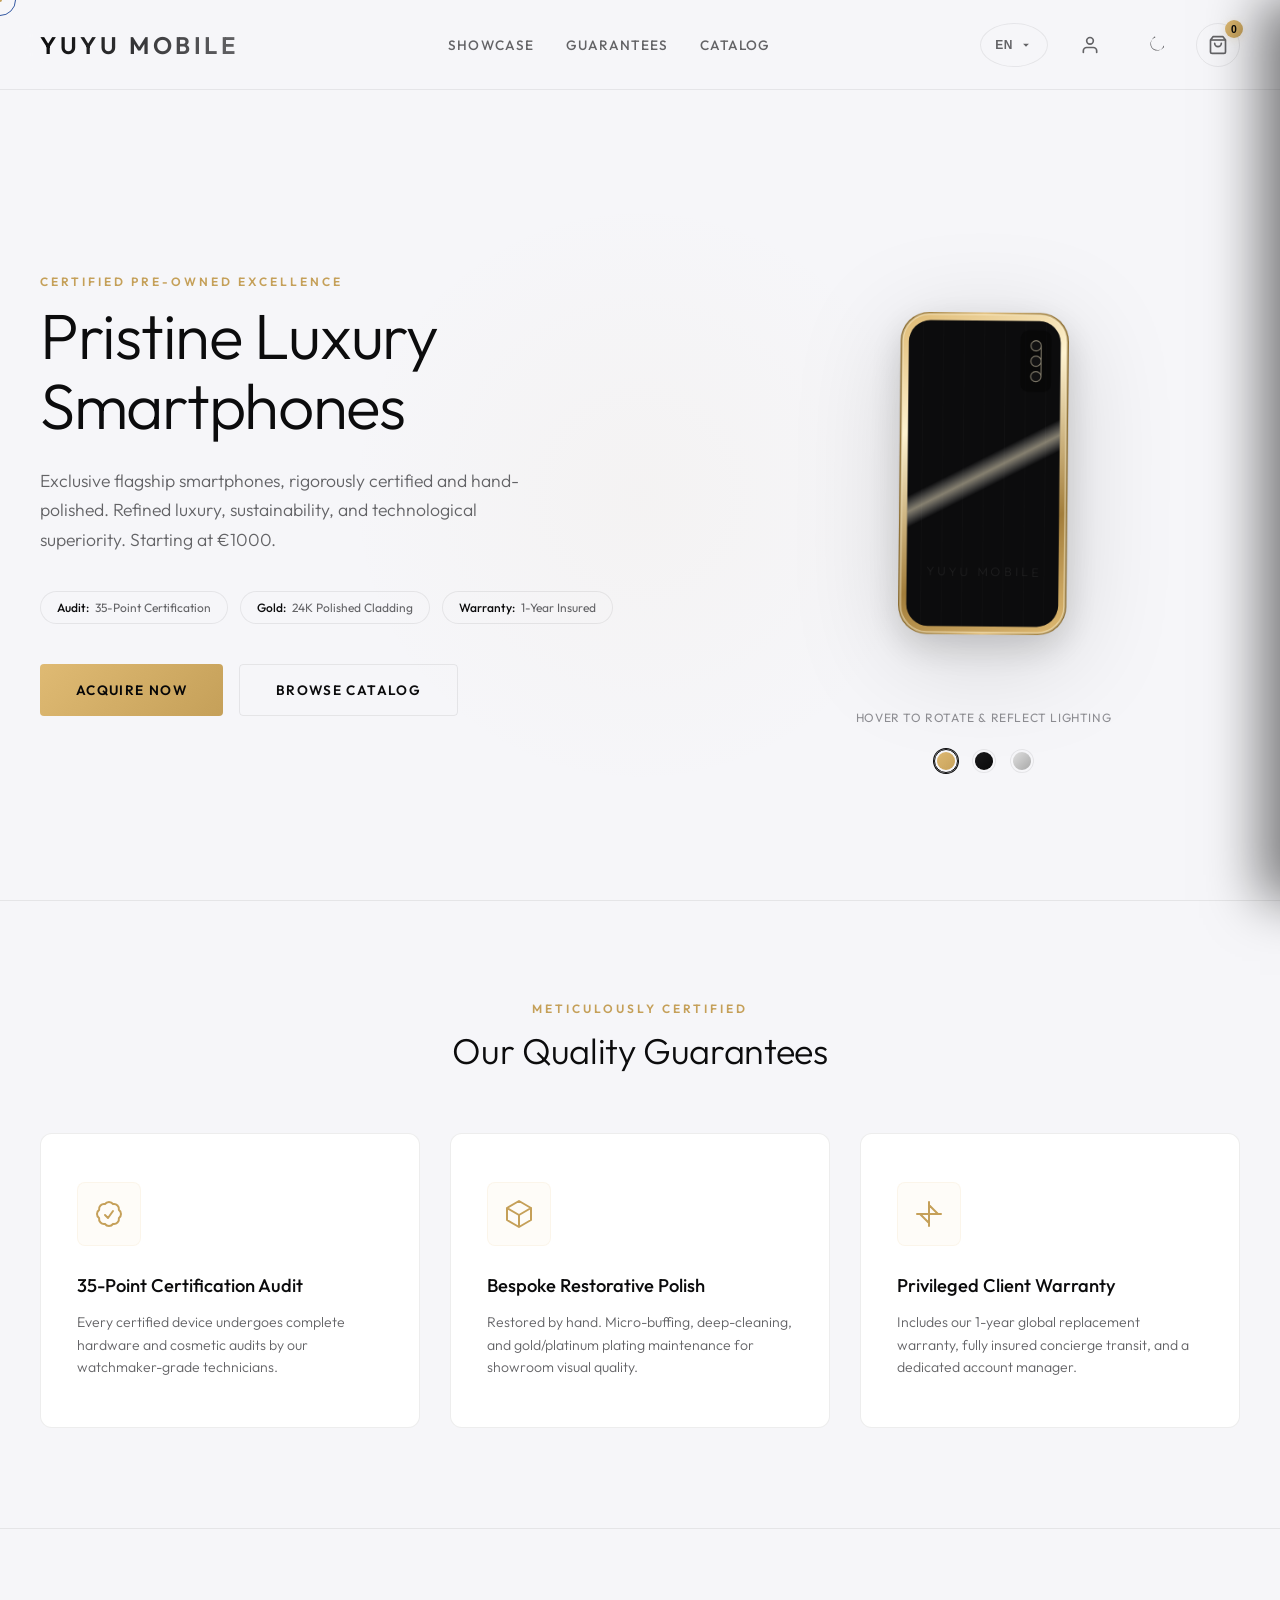
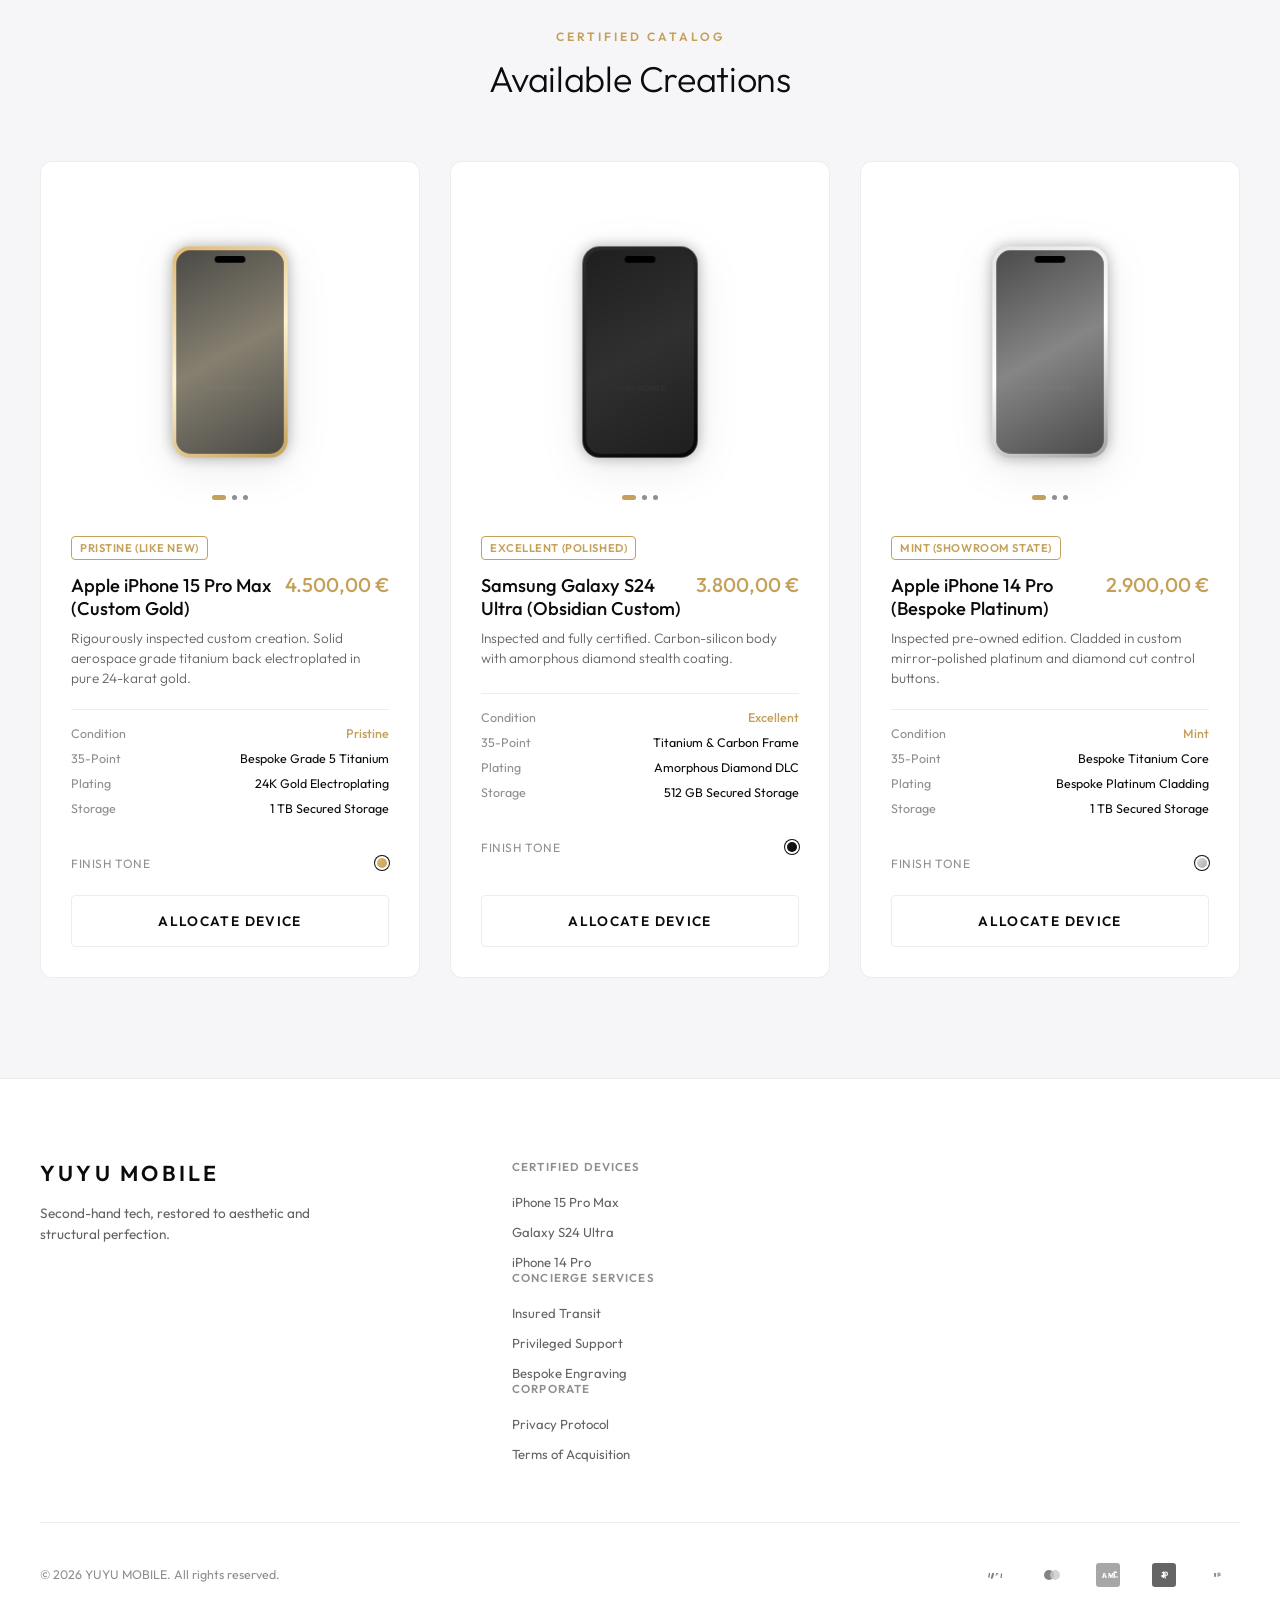
==== commit b595bddc: "Implement user authentication, profile modifications, admin control panel, and admin email notificat" ====
--- a/src/main/resources/static/index.html
+++ b/src/main/resources/static/index.html
@@ -100,6 +100,7 @@
         <a href="#showcase" data-t="nav_showcase">Showcase</a>
         <a href="#features" data-t="nav_features">Guarantees</a>
         <a href="#customizer" data-t="nav_customizer">Catalog</a>
+        <a href="#admin" id="adminDashboardLink" style="display:none; color: var(--gold-start); font-weight: 500;">Admin Panel</a>
       </nav>
 
       <div class="header-actions">
@@ -118,6 +119,16 @@
             <button data-lang="fr">Français (FR)</button>
             <button data-lang="ru">Русский (RU)</button>
           </div>
+        </div>
+
+        <!-- User Account Buttons -->
+        <div class="auth-actions-group" id="authActionsGroup">
+          <button class="icon-button" id="authHeaderBtn" title="Account Access" aria-label="Account Access">
+            <svg viewBox="0 0 24 24" width="20" height="20" fill="none" stroke="currentColor" stroke-width="2" stroke-linecap="round" stroke-linejoin="round">
+              <path d="M20 21v-2a4 4 0 0 0-4-4H8a4 4 0 0 0-4 4v2" />
+              <circle cx="12" cy="7" r="4" />
+            </svg>
+          </button>
         </div>
 
         <!-- Theme Toggle -->
@@ -568,6 +579,194 @@
     </div>
   </div>
 
+  <!-- User Authentication Modal Overlay -->
+  <div class="modal-backdrop" id="authModalBackdrop" aria-hidden="true">
+    <div class="product-detail-modal-card" style="max-width: 500px; padding: 40px;">
+      <button class="close-modal-btn" id="closeAuthModalBtn" aria-label="Close panel">
+        <svg viewBox="0 0 24 24" width="24" height="24">
+          <line x1="18" y1="6" x2="6" y2="18" stroke="currentColor" stroke-width="2" stroke-linecap="round"/>
+          <line x1="6" y1="6" x2="18" y2="18" stroke="currentColor" stroke-width="2" stroke-linecap="round"/>
+        </svg>
+      </button>
+
+      <div class="auth-tabs" style="display: flex; gap: 20px; border-bottom: 1px solid rgba(255,255,255,0.1); margin-bottom: 24px; padding-bottom: 12px;">
+        <button class="auth-tab-btn active" id="tabLoginBtn" style="background: none; border: none; color: var(--text-color); font-family: 'Outfit', sans-serif; font-size: 1.2rem; font-weight: 500; cursor: pointer; opacity: 1; padding: 0 0 8px 0;">Sign In</button>
+        <button class="auth-tab-btn" id="tabRegisterBtn" style="background: none; border: none; color: var(--text-color); font-family: 'Outfit', sans-serif; font-size: 1.2rem; font-weight: 500; cursor: pointer; opacity: 0.5; padding: 0 0 8px 0;">Register</button>
+      </div>
+
+      <!-- Login View -->
+      <div id="loginFormContainer">
+        <form id="loginForm">
+          <div class="form-field" style="margin-bottom: 16px;">
+            <label for="loginUser">Username / Email</label>
+            <input type="text" id="loginUser" required placeholder="Enter username or email">
+          </div>
+          <div class="form-field" style="margin-bottom: 24px;">
+            <label for="loginPassword">Password</label>
+            <input type="password" id="loginPassword" required placeholder="Enter password">
+          </div>
+          <div class="auth-error-message" id="loginErrorMessage" style="color: #ff4d4d; font-size: 0.85rem; margin-bottom: 16px; min-height: 20px;"></div>
+          <button type="submit" class="btn btn-primary btn-gold btn-block">
+            <span class="btn-text">Authenticate</span>
+          </button>
+        </form>
+      </div>
+
+      <!-- Register View -->
+      <div id="registerFormContainer" style="display: none;">
+        <form id="registerForm">
+          <div class="form-grid" style="grid-template-columns: 1fr 1fr; gap: 12px; margin-bottom: 16px;">
+            <div class="form-field">
+              <label for="regUser">Username</label>
+              <input type="text" id="regUser" required placeholder="e.g. jsterling">
+            </div>
+            <div class="form-field">
+              <label for="regEmail">Email</label>
+              <input type="email" id="regEmail" required placeholder="e.g. julian@domain.com">
+            </div>
+            <div class="form-field" style="grid-column: span 2;">
+              <label for="regPassword">Password</label>
+              <input type="password" id="regPassword" required placeholder="Choose secure password">
+            </div>
+            <div class="form-field" style="grid-column: span 2;">
+              <label for="regName">Full Name</label>
+              <input type="text" id="regName" placeholder="Sir Julian Sterling">
+            </div>
+            <div class="form-field" style="grid-column: span 2;">
+              <label for="regAddress">Address Details</label>
+              <input type="text" id="regAddress" placeholder="Suite or Estate, Street Details">
+            </div>
+            <div class="form-field">
+              <label for="regCity">City</label>
+              <input type="text" id="regCity" placeholder="Geneva">
+            </div>
+            <div class="form-field">
+              <label for="regZip">Postal Code</label>
+              <input type="text" id="regZip" placeholder="1201">
+            </div>
+            <div class="form-field" style="grid-column: span 2;">
+              <label for="regCountry">Country/Region</label>
+              <select id="regCountry">
+                <option value="US">United States</option>
+                <option value="CH" selected>Switzerland</option>
+                <option value="AE">United Arab Emirates</option>
+                <option value="ES">Spain</option>
+                <option value="FR">France</option>
+                <option value="RU">Russian Federation</option>
+              </select>
+            </div>
+          </div>
+          <div class="auth-error-message" id="registerErrorMessage" style="color: #ff4d4d; font-size: 0.85rem; margin-bottom: 16px; min-height: 20px;"></div>
+          <button type="submit" class="btn btn-primary btn-gold btn-block">
+            <span class="btn-text">Create Account</span>
+          </button>
+        </form>
+      </div>
+    </div>
+  </div>
+
+  <!-- User Profile Modal Overlay -->
+  <div class="modal-backdrop" id="profileModalBackdrop" aria-hidden="true">
+    <div class="product-detail-modal-card" style="max-width: 500px; padding: 40px;">
+      <button class="close-modal-btn" id="closeProfileModalBtn" aria-label="Close panel">
+        <svg viewBox="0 0 24 24" width="24" height="24">
+          <line x1="18" y1="6" x2="6" y2="18" stroke="currentColor" stroke-width="2" stroke-linecap="round"/>
+          <line x1="6" y1="6" x2="18" y2="18" stroke="currentColor" stroke-width="2" stroke-linecap="round"/>
+        </svg>
+      </button>
+
+      <h2 class="section-title" style="margin-bottom: 24px; text-align: left; font-size: 1.5rem;">Your Luxury coordinates</h2>
+
+      <form id="profileForm">
+        <div class="form-grid" style="grid-template-columns: 1fr 1fr; gap: 12px; margin-bottom: 24px;">
+          <div class="form-field" style="grid-column: span 2;">
+            <label>Username</label>
+            <input type="text" id="profUser" disabled style="opacity: 0.5; background: rgba(255,255,255,0.05);">
+          </div>
+          <div class="form-field" style="grid-column: span 2;">
+            <label for="profEmail">Email</label>
+            <input type="email" id="profEmail" required>
+          </div>
+          <div class="form-field" style="grid-column: span 2;">
+            <label for="profPassword">New Password (leave empty to keep same)</label>
+            <input type="password" id="profPassword" placeholder="Enter new password">
+          </div>
+          <div class="form-field" style="grid-column: span 2;">
+            <label for="profName">Full Name</label>
+            <input type="text" id="profName" required>
+          </div>
+          <div class="form-field" style="grid-column: span 2;">
+            <label for="profAddress">Address Details</label>
+            <input type="text" id="profAddress" required>
+          </div>
+          <div class="form-field">
+            <label for="profCity">City</label>
+            <input type="text" id="profCity" required>
+          </div>
+          <div class="form-field">
+            <label for="profZip">Postal Code</label>
+            <input type="text" id="profZip" required>
+          </div>
+          <div class="form-field" style="grid-column: span 2;">
+            <label for="profCountry">Country/Region</label>
+            <select id="profCountry" required>
+              <option value="US">United States</option>
+              <option value="CH">Switzerland</option>
+              <option value="AE">United Arab Emirates</option>
+              <option value="ES">Spain</option>
+              <option value="FR">France</option>
+              <option value="RU">Russian Federation</option>
+            </select>
+          </div>
+        </div>
+        <div class="auth-error-message" id="profileMessage" style="color: #00e676; font-size: 0.85rem; margin-bottom: 16px; min-height: 20px;"></div>
+        <div style="display: flex; gap: 12px;">
+          <button type="submit" class="btn btn-primary btn-gold" style="flex: 1;">
+            <span class="btn-text">Save Details</span>
+          </button>
+          <button type="button" class="btn btn-secondary btn-platinum" id="logoutBtn" style="flex: 1;">
+            <span class="btn-text">Sign Out</span>
+          </button>
+        </div>
+      </form>
+    </div>
+  </div>
+
+  <!-- Admin Panel Dashboard Overlay -->
+  <div class="modal-backdrop" id="adminPanelBackdrop" aria-hidden="true">
+    <div class="product-detail-modal-card" style="max-width: 900px; padding: 40px; width: 90%;">
+      <button class="close-modal-btn" id="closeAdminBtn" aria-label="Close admin dashboard">
+        <svg viewBox="0 0 24 24" width="24" height="24">
+          <line x1="18" y1="6" x2="6" y2="18" stroke="currentColor" stroke-width="2" stroke-linecap="round"/>
+          <line x1="6" y1="6" x2="18" y2="18" stroke="currentColor" stroke-width="2" stroke-linecap="round"/>
+        </svg>
+      </button>
+
+      <h2 class="section-title" style="margin-bottom: 24px; text-align: left; font-size: 1.5rem; color: var(--gold-start);">Administrator Control Panel</h2>
+      <h3 style="font-family: 'Outfit', sans-serif; font-size: 1rem; font-weight: 300; margin-bottom: 16px; opacity: 0.8;">Vetted Acquisition Requests Ledger</h3>
+
+      <div class="orders-table-wrapper" style="overflow-x: auto; max-height: 450px; border: 1px solid rgba(255,255,255,0.1); border-radius: 8px; background: rgba(0,0,0,0.2);">
+        <table style="width: 100%; border-collapse: collapse; text-align: left; font-family: 'Inter', sans-serif; font-size: 0.85rem;">
+          <thead>
+            <tr style="border-bottom: 1px solid rgba(255,255,255,0.1); background: rgba(255,255,255,0.02);">
+              <th style="padding: 12px 16px;">Reference ID</th>
+              <th style="padding: 12px 16px;">Client Name</th>
+              <th style="padding: 12px 16px;">Concierge Email</th>
+              <th style="padding: 12px 16px; text-align: right;">Amount</th>
+              <th style="padding: 12px 16px; text-align: center;">Status</th>
+            </tr>
+          </thead>
+          <tbody id="adminOrdersTableBody">
+            <!-- Dynamically populated rows -->
+            <tr>
+              <td colspan="5" style="padding: 24px; text-align: center; opacity: 0.5;">No transactions recorded.</td>
+            </tr>
+          </tbody>
+        </table>
+      </div>
+    </div>
+  </div>
+
   <!-- Premium Footer -->
   <footer class="site-footer">
     <div class="footer-container">
